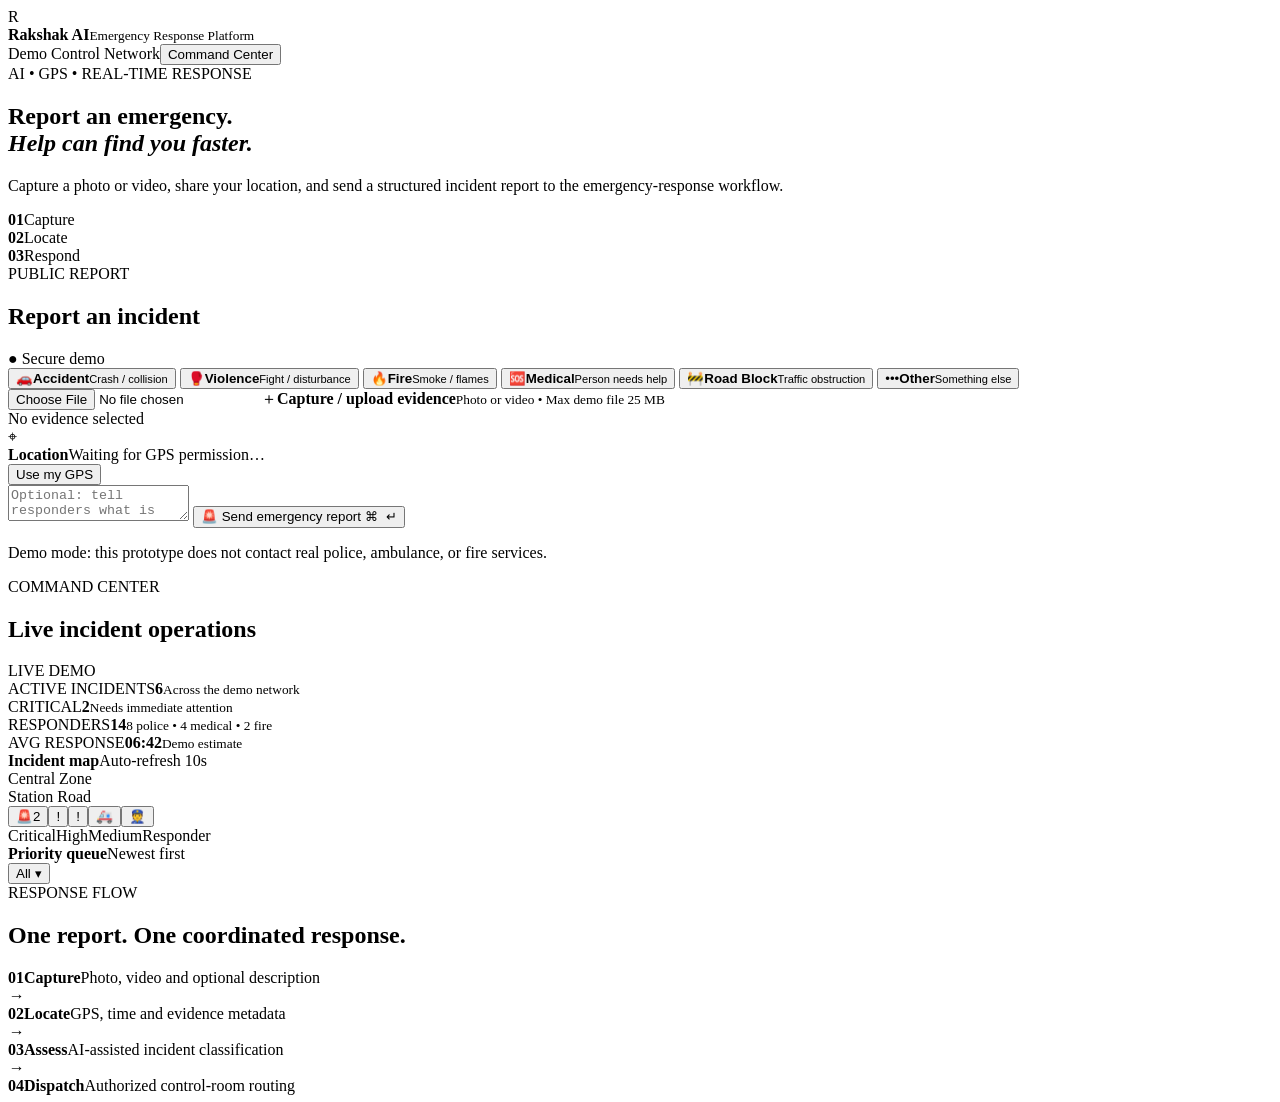
==== index.html @ cae15259 "Add Rakshak AI public reporting and command center UI" ====
<!doctype html>
<html lang="en">
<head>
  <meta charset="UTF-8">
  <meta name="viewport" content="width=device-width, initial-scale=1.0">
  <meta name="theme-color" content="#07111f">
  <title>Rakshak AI — Emergency Response</title>
  <link rel="preconnect" href="https://fonts.googleapis.com">
  <link rel="preconnect" href="https://fonts.gstatic.com" crossorigin>
  <link href="https://fonts.googleapis.com/css2?family=Inter:wght@400;500;600;700;800&display=swap" rel="stylesheet">
  <link rel="stylesheet" href="styles.css">
</head>
<body>
  <header class="topbar">
    <div class="brand"><span class="brand-mark">R</span><div><strong>Rakshak AI</strong><small>Emergency Response Platform</small></div></div>
    <div class="top-actions"><span class="system-pill"><i></i> Demo Control Network</span><button class="ghost-btn" id="dashboardBtn">Command Center</button></div>
  </header>

  <main>
    <section class="hero">
      <div class="hero-copy">
        <span class="eyebrow">AI • GPS • REAL-TIME RESPONSE</span>
        <h1>Report an emergency.<br><em>Help can find you faster.</em></h1>
        <p>Capture a photo or video, share your location, and send a structured incident report to the emergency-response workflow.</p>
        <div class="hero-stats"><div><strong>01</strong><span>Capture</span></div><div><strong>02</strong><span>Locate</span></div><div><strong>03</strong><span>Respond</span></div></div>
      </div>
      <div class="report-card" id="reportCard">
        <div class="card-head"><div><span class="section-kicker">PUBLIC REPORT</span><h2>Report an incident</h2></div><span class="secure">● Secure demo</span></div>
        <div class="incident-grid" id="incidentTypes">
          <button class="incident active" data-type="Accident"><span>🚗</span><b>Accident</b><small>Crash / collision</small></button>
          <button class="incident" data-type="Violence"><span>🥊</span><b>Violence</b><small>Fight / disturbance</small></button>
          <button class="incident" data-type="Fire"><span>🔥</span><b>Fire</b><small>Smoke / flames</small></button>
          <button class="incident" data-type="Medical Emergency"><span>🆘</span><b>Medical</b><small>Person needs help</small></button>
          <button class="incident" data-type="Road Blockage"><span>🚧</span><b>Road Block</b><small>Traffic obstruction</small></button>
          <button class="incident" data-type="Other"><span>•••</span><b>Other</b><small>Something else</small></button>
        </div>
        <div class="capture-row">
          <label class="capture-box" for="evidenceInput"><input id="evidenceInput" type="file" accept="image/*,video/*" capture="environment"><span class="capture-icon">＋</span><b>Capture / upload evidence</b><small>Photo or video • Max demo file 25 MB</small></label>
          <div class="preview" id="preview"><span>No evidence selected</span></div>
        </div>
        <div class="location-row"><div class="location-icon">⌖</div><div class="location-copy"><b>Location</b><span id="locationText">Waiting for GPS permission…</span></div><button class="small-btn" id="locateBtn">Use my GPS</button></div>
        <textarea id="description" rows="2" placeholder="Optional: tell responders what is happening…"></textarea>
        <button class="send-btn" id="sendBtn"><span>🚨</span> Send emergency report <kbd>⌘ ↵</kbd></button>
        <p class="fineprint">Demo mode: this prototype does not contact real police, ambulance, or fire services.</p>
      </div>
    </section>

    <section class="dashboard" id="dashboard">
      <div class="section-title"><div><span class="section-kicker">COMMAND CENTER</span><h2>Live incident operations</h2></div><span class="live-badge"><i></i> LIVE DEMO</span></div>
      <div class="metrics"><div class="metric"><span>ACTIVE INCIDENTS</span><strong id="activeCount">6</strong><small>Across the demo network</small></div><div class="metric danger"><span>CRITICAL</span><strong id="criticalCount">2</strong><small>Needs immediate attention</small></div><div class="metric"><span>RESPONDERS</span><strong>14</strong><small>8 police • 4 medical • 2 fire</small></div><div class="metric"><span>AVG RESPONSE</span><strong>06:42</strong><small>Demo estimate</small></div></div>
      <div class="ops-grid">
        <div class="map-card"><div class="map-toolbar"><b>Incident map</b><span>Auto-refresh 10s</span></div><div class="fake-map" id="fakeMap"><div class="map-grid"></div><div class="road r1"></div><div class="road r2"></div><div class="road r3"></div><div class="map-label l1">Central Zone</div><div class="map-label l2">Station Road</div><button class="pin pin-red p1">🚨<span>2</span></button><button class="pin pin-orange p2">!</button><button class="pin pin-yellow p3">!</button><button class="pin pin-blue p4">🚑</button><button class="pin pin-blue p5">👮</button></div><div class="map-legend"><span><i class="dot red"></i>Critical</span><span><i class="dot orange"></i>High</span><span><i class="dot yellow"></i>Medium</span><span><i class="dot blue"></i>Responder</span></div></div>
        <div class="incidents-card"><div class="list-head"><div><b>Priority queue</b><span>Newest first</span></div><button class="filter-btn">All ▾</button></div><div id="incidentList" class="incident-list"></div></div>
      </div>
    </section>

    <section class="workflow"><span class="section-kicker">RESPONSE FLOW</span><h2>One report. One coordinated response.</h2><div class="flow"><div><b>01</b><strong>Capture</strong><span>Photo, video and optional description</span></div><i>→</i><div><b>02</b><strong>Locate</strong><span>GPS, time and evidence metadata</span></div><i>→</i><div><b>03</b><strong>Assess</strong><span>AI-assisted incident classification</span></div><i>→</i><div><b>04</b><strong>Dispatch</strong><span>Authorized control-room routing</span></div></div></section>
  </main>

  <div class="toast" id="toast"></div>
  <dialog id="successDialog"><div class="success-icon">✓</div><h2>Report received</h2><p id="successText">Incident has entered the emergency workflow.</p><div class="success-meta" id="successMeta"></div><button class="send-btn" id="closeDialog">Back to safety</button></dialog>
  <script src="app.js"></script>
</body>
</html>
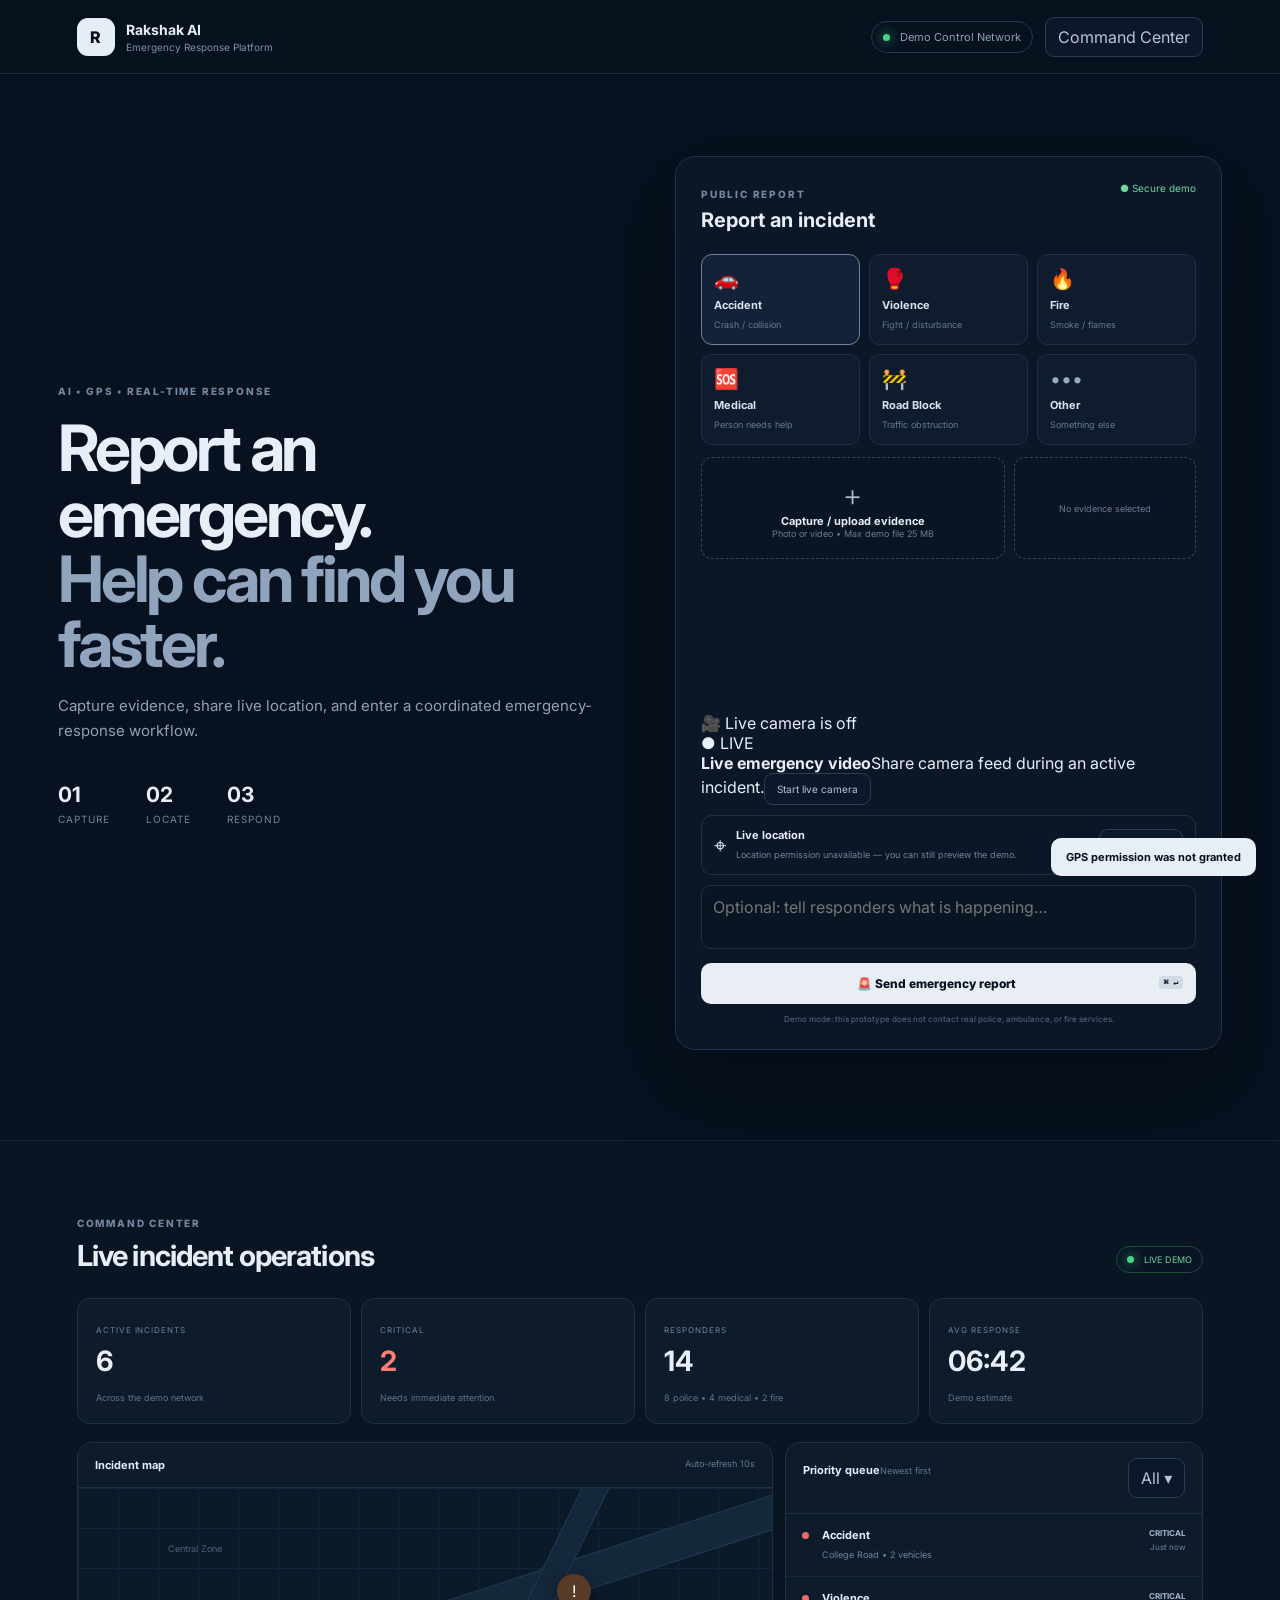
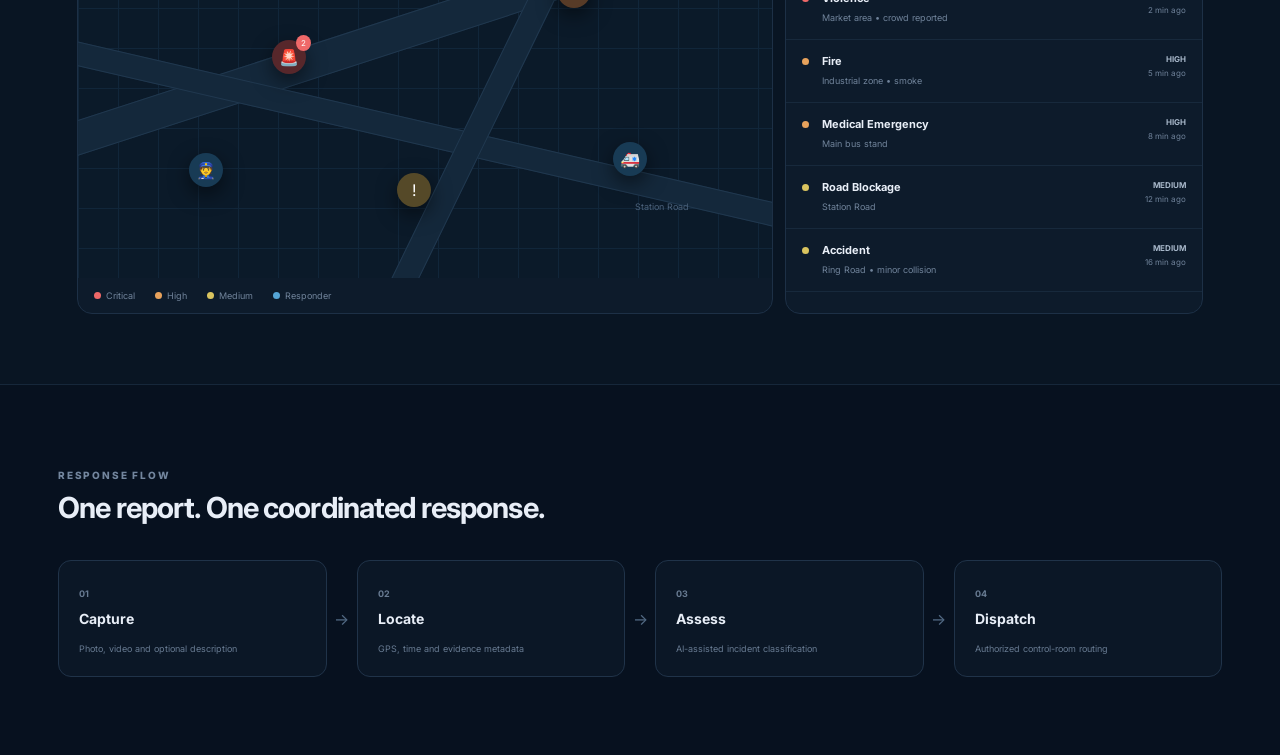
==== commit f077a44f: "Add live camera emergency mode to public reporter" ====
--- a/index.html
+++ b/index.html
@@ -1,64 +1,16 @@
 <!doctype html>
 <html lang="en">
-<head>
-  <meta charset="UTF-8">
-  <meta name="viewport" content="width=device-width, initial-scale=1.0">
-  <meta name="theme-color" content="#07111f">
-  <title>Rakshak AI — Emergency Response</title>
-  <link rel="preconnect" href="https://fonts.googleapis.com">
-  <link rel="preconnect" href="https://fonts.gstatic.com" crossorigin>
-  <link href="https://fonts.googleapis.com/css2?family=Inter:wght@400;500;600;700;800&display=swap" rel="stylesheet">
-  <link rel="stylesheet" href="styles.css">
-</head>
+<head><meta charset="UTF-8"><meta name="viewport" content="width=device-width,initial-scale=1.0"><meta name="theme-color" content="#07111f"><title>Rakshak AI — Emergency Response</title><link rel="preconnect" href="https://fonts.googleapis.com"><link rel="preconnect" href="https://fonts.gstatic.com" crossorigin><link href="https://fonts.googleapis.com/css2?family=Inter:wght@400;500;600;700;800&display=swap" rel="stylesheet"><link rel="stylesheet" href="styles.css"></head>
 <body>
-  <header class="topbar">
-    <div class="brand"><span class="brand-mark">R</span><div><strong>Rakshak AI</strong><small>Emergency Response Platform</small></div></div>
-    <div class="top-actions"><span class="system-pill"><i></i> Demo Control Network</span><button class="ghost-btn" id="dashboardBtn">Command Center</button></div>
-  </header>
-
-  <main>
-    <section class="hero">
-      <div class="hero-copy">
-        <span class="eyebrow">AI • GPS • REAL-TIME RESPONSE</span>
-        <h1>Report an emergency.<br><em>Help can find you faster.</em></h1>
-        <p>Capture a photo or video, share your location, and send a structured incident report to the emergency-response workflow.</p>
-        <div class="hero-stats"><div><strong>01</strong><span>Capture</span></div><div><strong>02</strong><span>Locate</span></div><div><strong>03</strong><span>Respond</span></div></div>
-      </div>
-      <div class="report-card" id="reportCard">
-        <div class="card-head"><div><span class="section-kicker">PUBLIC REPORT</span><h2>Report an incident</h2></div><span class="secure">● Secure demo</span></div>
-        <div class="incident-grid" id="incidentTypes">
-          <button class="incident active" data-type="Accident"><span>🚗</span><b>Accident</b><small>Crash / collision</small></button>
-          <button class="incident" data-type="Violence"><span>🥊</span><b>Violence</b><small>Fight / disturbance</small></button>
-          <button class="incident" data-type="Fire"><span>🔥</span><b>Fire</b><small>Smoke / flames</small></button>
-          <button class="incident" data-type="Medical Emergency"><span>🆘</span><b>Medical</b><small>Person needs help</small></button>
-          <button class="incident" data-type="Road Blockage"><span>🚧</span><b>Road Block</b><small>Traffic obstruction</small></button>
-          <button class="incident" data-type="Other"><span>•••</span><b>Other</b><small>Something else</small></button>
-        </div>
-        <div class="capture-row">
-          <label class="capture-box" for="evidenceInput"><input id="evidenceInput" type="file" accept="image/*,video/*" capture="environment"><span class="capture-icon">＋</span><b>Capture / upload evidence</b><small>Photo or video • Max demo file 25 MB</small></label>
-          <div class="preview" id="preview"><span>No evidence selected</span></div>
-        </div>
-        <div class="location-row"><div class="location-icon">⌖</div><div class="location-copy"><b>Location</b><span id="locationText">Waiting for GPS permission…</span></div><button class="small-btn" id="locateBtn">Use my GPS</button></div>
-        <textarea id="description" rows="2" placeholder="Optional: tell responders what is happening…"></textarea>
-        <button class="send-btn" id="sendBtn"><span>🚨</span> Send emergency report <kbd>⌘ ↵</kbd></button>
-        <p class="fineprint">Demo mode: this prototype does not contact real police, ambulance, or fire services.</p>
-      </div>
-    </section>
-
-    <section class="dashboard" id="dashboard">
-      <div class="section-title"><div><span class="section-kicker">COMMAND CENTER</span><h2>Live incident operations</h2></div><span class="live-badge"><i></i> LIVE DEMO</span></div>
-      <div class="metrics"><div class="metric"><span>ACTIVE INCIDENTS</span><strong id="activeCount">6</strong><small>Across the demo network</small></div><div class="metric danger"><span>CRITICAL</span><strong id="criticalCount">2</strong><small>Needs immediate attention</small></div><div class="metric"><span>RESPONDERS</span><strong>14</strong><small>8 police • 4 medical • 2 fire</small></div><div class="metric"><span>AVG RESPONSE</span><strong>06:42</strong><small>Demo estimate</small></div></div>
-      <div class="ops-grid">
-        <div class="map-card"><div class="map-toolbar"><b>Incident map</b><span>Auto-refresh 10s</span></div><div class="fake-map" id="fakeMap"><div class="map-grid"></div><div class="road r1"></div><div class="road r2"></div><div class="road r3"></div><div class="map-label l1">Central Zone</div><div class="map-label l2">Station Road</div><button class="pin pin-red p1">🚨<span>2</span></button><button class="pin pin-orange p2">!</button><button class="pin pin-yellow p3">!</button><button class="pin pin-blue p4">🚑</button><button class="pin pin-blue p5">👮</button></div><div class="map-legend"><span><i class="dot red"></i>Critical</span><span><i class="dot orange"></i>High</span><span><i class="dot yellow"></i>Medium</span><span><i class="dot blue"></i>Responder</span></div></div>
-        <div class="incidents-card"><div class="list-head"><div><b>Priority queue</b><span>Newest first</span></div><button class="filter-btn">All ▾</button></div><div id="incidentList" class="incident-list"></div></div>
-      </div>
-    </section>
-
-    <section class="workflow"><span class="section-kicker">RESPONSE FLOW</span><h2>One report. One coordinated response.</h2><div class="flow"><div><b>01</b><strong>Capture</strong><span>Photo, video and optional description</span></div><i>→</i><div><b>02</b><strong>Locate</strong><span>GPS, time and evidence metadata</span></div><i>→</i><div><b>03</b><strong>Assess</strong><span>AI-assisted incident classification</span></div><i>→</i><div><b>04</b><strong>Dispatch</strong><span>Authorized control-room routing</span></div></div></section>
-  </main>
-
-  <div class="toast" id="toast"></div>
-  <dialog id="successDialog"><div class="success-icon">✓</div><h2>Report received</h2><p id="successText">Incident has entered the emergency workflow.</p><div class="success-meta" id="successMeta"></div><button class="send-btn" id="closeDialog">Back to safety</button></dialog>
-  <script src="app.js"></script>
-</body>
-</html>+<header class="topbar"><div class="brand"><span class="brand-mark">R</span><div><strong>Rakshak AI</strong><small>Emergency Response Platform</small></div></div><div class="top-actions"><span class="system-pill"><i></i> Demo Control Network</span><button class="ghost-btn" id="dashboardBtn">Command Center</button></div></header>
+<main>
+<section class="hero"><div class="hero-copy"><span class="eyebrow">AI • GPS • REAL-TIME RESPONSE</span><h1>Report an emergency.<br><em>Help can find you faster.</em></h1><p>Capture evidence, share live location, and enter a coordinated emergency-response workflow.</p><div class="hero-stats"><div><strong>01</strong><span>Capture</span></div><div><strong>02</strong><span>Locate</span></div><div><strong>03</strong><span>Respond</span></div></div></div>
+<div class="report-card" id="reportCard"><div class="card-head"><div><span class="section-kicker">PUBLIC REPORT</span><h2>Report an incident</h2></div><span class="secure">● Secure demo</span></div>
+<div class="incident-grid" id="incidentTypes"><button class="incident active" data-type="Accident"><span>🚗</span><b>Accident</b><small>Crash / collision</small></button><button class="incident" data-type="Violence"><span>🥊</span><b>Violence</b><small>Fight / disturbance</small></button><button class="incident" data-type="Fire"><span>🔥</span><b>Fire</b><small>Smoke / flames</small></button><button class="incident" data-type="Medical Emergency"><span>🆘</span><b>Medical</b><small>Person needs help</small></button><button class="incident" data-type="Road Blockage"><span>🚧</span><b>Road Block</b><small>Traffic obstruction</small></button><button class="incident" data-type="Other"><span>•••</span><b>Other</b><small>Something else</small></button></div>
+<div class="capture-row"><label class="capture-box" for="evidenceInput"><input id="evidenceInput" type="file" accept="image/*,video/*" capture="environment"><span class="capture-icon">＋</span><b>Capture / upload evidence</b><small>Photo or video • Max demo file 25 MB</small></label><div class="preview" id="preview"><span>No evidence selected</span></div></div>
+<div class="live-row"><div class="live-camera" id="liveCamera"><video id="cameraPreview" autoplay muted playsinline></video><div class="camera-placeholder" id="cameraPlaceholder">🎥 Live camera is off</div><span class="recording-dot" id="recordingDot">● LIVE</span></div><div class="live-copy"><b>Live emergency video</b><span>Share camera feed during an active incident.</span><button class="small-btn" id="cameraBtn">Start live camera</button><button class="small-btn stop" id="cameraStop" hidden>Stop camera</button></div></div>
+<div class="location-row"><div class="location-icon">⌖</div><div class="location-copy"><b>Live location</b><span id="locationText">Waiting for GPS permission…</span></div><button class="small-btn" id="locateBtn">Use my GPS</button></div>
+<textarea id="description" rows="2" placeholder="Optional: tell responders what is happening…"></textarea><button class="send-btn" id="sendBtn"><span>🚨</span> Send emergency report <kbd>⌘ ↵</kbd></button><p class="fineprint">Demo mode: this prototype does not contact real police, ambulance, or fire services.</p></div></section>
+<section class="dashboard" id="dashboard"><div class="section-title"><div><span class="section-kicker">COMMAND CENTER</span><h2>Live incident operations</h2></div><span class="live-badge"><i></i> LIVE DEMO</span></div><div class="metrics"><div class="metric"><span>ACTIVE INCIDENTS</span><strong id="activeCount">6</strong><small>Across the demo network</small></div><div class="metric danger"><span>CRITICAL</span><strong id="criticalCount">2</strong><small>Needs immediate attention</small></div><div class="metric"><span>RESPONDERS</span><strong>14</strong><small>8 police • 4 medical • 2 fire</small></div><div class="metric"><span>AVG RESPONSE</span><strong>06:42</strong><small>Demo estimate</small></div></div><div class="ops-grid"><div class="map-card"><div class="map-toolbar"><b>Incident map</b><span>Auto-refresh 10s</span></div><div class="fake-map" id="fakeMap"><div class="map-grid"></div><div class="road r1"></div><div class="road r2"></div><div class="road r3"></div><div class="map-label l1">Central Zone</div><div class="map-label l2">Station Road</div><button class="pin pin-red p1">🚨<span>2</span></button><button class="pin pin-orange p2">!</button><button class="pin pin-yellow p3">!</button><button class="pin pin-blue p4">🚑</button><button class="pin pin-blue p5">👮</button></div><div class="map-legend"><span><i class="dot red"></i>Critical</span><span><i class="dot orange"></i>High</span><span><i class="dot yellow"></i>Medium</span><span><i class="dot blue"></i>Responder</span></div></div><div class="incidents-card"><div class="list-head"><div><b>Priority queue</b><span>Newest first</span></div><button class="filter-btn">All ▾</button></div><div id="incidentList" class="incident-list"></div></div></div></section>
+<section class="workflow"><span class="section-kicker">RESPONSE FLOW</span><h2>One report. One coordinated response.</h2><div class="flow"><div><b>01</b><strong>Capture</strong><span>Photo, video and optional description</span></div><i>→</i><div><b>02</b><strong>Locate</strong><span>GPS, time and evidence metadata</span></div><i>→</i><div><b>03</b><strong>Assess</strong><span>AI-assisted incident classification</span></div><i>→</i><div><b>04</b><strong>Dispatch</strong><span>Authorized control-room routing</span></div></div></section></main>
+<div class="toast" id="toast"></div><dialog id="successDialog"><div class="success-icon">✓</div><h2>Report received</h2><p id="successText">Incident has entered the emergency workflow.</p><div class="success-meta" id="successMeta"></div><button class="send-btn" id="closeDialog">Back to safety</button></dialog><script src="app.js"></script></body></html>
--- a/styles.css
+++ b/styles.css
@@ -0,0 +1 @@
+*{box-sizing:border-box}html{scroll-behavior:smooth}body{margin:0;background:#07111f;color:#e8eef7;font-family:Inter,system-ui,sans-serif}button,input,textarea{font:inherit}button{cursor:pointer}.topbar{height:74px;padding:0 6vw;border-bottom:1px solid #1b2a3e;display:flex;align-items:center;justify-content:space-between;background:rgba(7,17,31,.94);position:sticky;top:0;z-index:10;backdrop-filter:blur(16px)}.brand{display:flex;gap:11px;align-items:center}.brand-mark{width:38px;height:38px;border-radius:11px;display:grid;place-items:center;font-weight:800;background:#e7edf5;color:#07111f}.brand strong{display:block;font-size:14px}.brand small{display:block;color:#8090a6;font-size:10px;margin-top:3px}.top-actions{display:flex;gap:12px;align-items:center}.system-pill{font-size:11px;color:#91a0b5;border:1px solid #26364b;border-radius:999px;padding:8px 11px}.system-pill i,.live-badge i{display:inline-block;width:7px;height:7px;background:#45d483;border-radius:50%;margin-right:7px;box-shadow:0 0 12px #45d483}.ghost-btn,.small-btn,.filter-btn{border:1px solid #2b3d53;background:#0b1829;color:#b8c5d6;border-radius:9px;padding:9px 12px}.hero{max-width:1220px;margin:0 auto;padding:82px 28px 90px;display:grid;grid-template-columns:1fr 1fr;gap:70px;align-items:center}.eyebrow,.section-kicker{font-size:10px;letter-spacing:.18em;color:#73869e;font-weight:800}.hero h1{font-size:clamp(42px,5vw,70px);line-height:1.02;letter-spacing:-.05em;margin:16px 0}.hero h1 em{font-style:normal;color:#91a4bd}.hero-copy>p{color:#91a0b4;max-width:540px;line-height:1.7;font-size:15px}.hero-stats{display:flex;gap:36px;margin-top:38px}.hero-stats strong{font-size:21px;display:block}.hero-stats span{font-size:10px;color:#72849a;text-transform:uppercase;letter-spacing:.1em}.report-card{background:#0b1727;border:1px solid #21334a;border-radius:20px;padding:25px;box-shadow:0 30px 90px rgba(0,0,0,.3)}.card-head{display:flex;justify-content:space-between;align-items:start;margin-bottom:22px}.card-head h2{margin:6px 0 0;font-size:20px}.secure{font-size:10px;color:#70d69d}.incident-grid{display:grid;grid-template-columns:repeat(3,1fr);gap:9px}.incident{background:#0e1c2e;border:1px solid #1d3047;border-radius:11px;text-align:left;padding:12px;color:#9aabc0;transition:.2s}.incident span{font-size:20px;display:block;margin-bottom:7px}.incident b{font-size:11px;color:#d9e2ed;display:block}.incident small{font-size:9px;color:#667991}.incident.active{border-color:#6e829b;background:#132238}.capture-row{display:grid;grid-template-columns:1.25fr .75fr;gap:9px;margin-top:12px}.capture-box,.preview{min-height:102px;border:1px dashed #31465f;border-radius:11px;background:#0a1524;display:flex;flex-direction:column;justify-content:center;align-items:center;text-align:center}.capture-box{cursor:pointer}.capture-box input{display:none}.capture-icon{font-size:27px;color:#aebed0}.capture-box b{font-size:11px}.capture-box small,.preview{font-size:9px;color:#687b94}.preview{overflow:hidden;padding:8px}.preview img,.preview video{width:100%;height:100%;object-fit:cover;border-radius:7px}.location-row{margin-top:10px;padding:12px;border:1px solid #1e3046;border-radius:11px;display:flex;align-items:center;gap:10px}.location-icon{font-size:22px}.location-copy{flex:1}.location-copy b{font-size:11px;display:block}.location-copy span{font-size:9px;color:#71839a}.small-btn{font-size:10px}.report-card textarea{width:100%;margin-top:10px;resize:none;background:#0a1524;border:1px solid #1e3046;border-radius:10px;padding:11px;color:#e6edf5;outline:none}.send-btn{width:100%;margin-top:10px;padding:13px;border:0;border-radius:10px;background:#e9eef5;color:#07111f;font-weight:800;font-size:12px}.send-btn:hover{filter:brightness(1.08)}kbd{float:right;background:#d2dae5;padding:2px 5px;border-radius:4px;font-size:8px}.fineprint{text-align:center;color:#586b83;font-size:8px;margin:10px 0 0}.dashboard{background:#091523;border-top:1px solid #16273a;border-bottom:1px solid #16273a;padding:70px max(28px,6vw)}.section-title{max-width:1220px;margin:auto;display:flex;justify-content:space-between;align-items:end}.section-title h2,.workflow h2{font-size:29px;letter-spacing:-.03em;margin:7px 0 0}.live-badge{font-size:9px;color:#68d69b;border:1px solid #204b39;padding:7px 10px;border-radius:999px}.metrics{max-width:1220px;margin:25px auto 18px;display:grid;grid-template-columns:repeat(4,1fr);gap:10px}.metric{background:#0d1b2b;border:1px solid #1d3046;border-radius:13px;padding:18px}.metric span{font-size:8px;color:#71849c;letter-spacing:.12em}.metric strong{display:block;font-size:28px;margin:7px 0}.metric small{font-size:9px;color:#61738a}.metric.danger strong{color:#ff7e78}.ops-grid{max-width:1220px;margin:auto;display:grid;grid-template-columns:1.25fr .75fr;gap:12px}.map-card,.incidents-card{background:#0d1b2b;border:1px solid #1d3046;border-radius:15px;overflow:hidden}.map-toolbar,.list-head{padding:15px 17px;display:flex;justify-content:space-between;border-bottom:1px solid #1d3046}.map-toolbar b,.list-head b{font-size:11px}.map-toolbar span,.list-head span{font-size:9px;color:#657991}.fake-map{height:390px;position:relative;overflow:hidden;background:#0b1a29}.map-grid{position:absolute;inset:0;background-image:linear-gradient(#173048 1px,transparent 1px),linear-gradient(90deg,#173048 1px,transparent 1px);background-size:40px 40px;opacity:.55}.road{position:absolute;background:#14283b;border:1px solid #20384f;transform:rotate(-18deg)}.r1{width:130%;height:34px;top:28%;left:-10%}.r2{width:120%;height:24px;top:62%;left:-5%;transform:rotate(13deg)}.r3{width:25px;height:120%;left:59%;top:-10%;transform:rotate(26deg)}.map-label{position:absolute;color:#4c627b;font-size:9px}.l1{top:14%;left:13%}.l2{bottom:17%;right:12%}.pin{position:absolute;border:0;border-radius:50%;width:34px;height:34px;background:#11243a;color:white;box-shadow:0 7px 20px #0008}.pin span{position:absolute;background:#ef6969;border-radius:50%;font-size:8px;padding:3px 5px;right:-5px;top:-5px}.pin-red{background:#57272b}.pin-orange{background:#573b27}.pin-yellow{background:#554928}.pin-blue{background:#183b55}.p1{left:28%;top:39%}.p2{left:69%;top:22%}.p3{left:46%;top:73%}.p4{left:77%;top:65%}.p5{left:16%;top:68%}.map-legend{padding:12px 16px;display:flex;gap:20px;color:#71849b;font-size:9px}.dot{display:inline-block;width:7px;height:7px;border-radius:50%;margin-right:5px}.red{background:#ee6868}.orange{background:#e7a25c}.yellow{background:#d9c45f}.blue{background:#55a5d5}.incident-list{max-height:435px;overflow:auto}.queue-item{padding:14px 16px;border-bottom:1px solid #17293c;display:grid;grid-template-columns:10px 1fr auto;gap:10px}.queue-item .qdot{width:7px;height:7px;border-radius:50%;margin-top:4px}.q-main b{font-size:11px;display:block}.q-main span{font-size:9px;color:#71849b}.q-meta{text-align:right;font-size:8px;color:#72859d}.q-meta strong{display:block;color:#a8b8ca;margin-bottom:4px}.workflow{max-width:1220px;margin:auto;padding:78px 28px}.workflow h2{margin-bottom:35px}.flow{display:grid;grid-template-columns:1fr 30px 1fr 30px 1fr 30px 1fr;align-items:center}.flow>div{border:1px solid #203349;background:#0b1726;border-radius:13px;padding:20px}.flow b{font-size:9px;color:#687b92}.flow strong{display:block;font-size:14px;margin:9px 0}.flow span{font-size:9px;line-height:1.5;color:#687b92}.flow>i{font-style:normal;text-align:center;color:#526a84}.toast{position:fixed;right:24px;bottom:24px;background:#e8eef5;color:#07111f;padding:12px 15px;border-radius:10px;font-size:11px;font-weight:700;transform:translateY(130px);transition:.3s;z-index:20}.toast.show{transform:none}dialog{border:1px solid #30445c;border-radius:18px;background:#0c1929;color:#e8eef5;padding:32px;max-width:390px;text-align:center;box-shadow:0 30px 100px #000b}dialog::backdrop{background:#0009}.success-icon{margin:auto;width:54px;height:54px;border-radius:50%;display:grid;place-items:center;background:#204d3b;color:#6be09e;font-size:27px}dialog h2{margin-bottom:8px}dialog p{font-size:11px;color:#8b9cb1;line-height:1.6}.success-meta{font-size:10px;text-align:left;background:#091523;border:1px solid #1d3046;border-radius:10px;padding:12px;margin:14px 0}.success-meta b{color:#d9e4ef}.success-meta span{color:#75889f}dialog .send-btn{margin-top:0}@media(max-width:900px){.hero{grid-template-columns:1fr;gap:35px;padding-top:50px}.metrics{grid-template-columns:repeat(2,1fr)}.ops-grid{grid-template-columns:1fr}.flow{grid-template-columns:1fr}.flow>i{transform:rotate(90deg);padding:8px}.top-actions .system-pill{display:none}}@media(max-width:550px){.topbar{padding:0 18px}.hero{padding-left:18px;padding-right:18px}.incident-grid{grid-template-columns:repeat(2,1fr)}.capture-row{grid-template-columns:1fr}.metrics{grid-template-columns:1fr}.dashboard{padding-left:18px;padding-right:18px}.section-title{align-items:start;gap:12px}.section-title h2{font-size:23px}.fake-map{height:300px}.workflow{padding-left:18px;padding-right:18px}.hero-stats{gap:22px}}
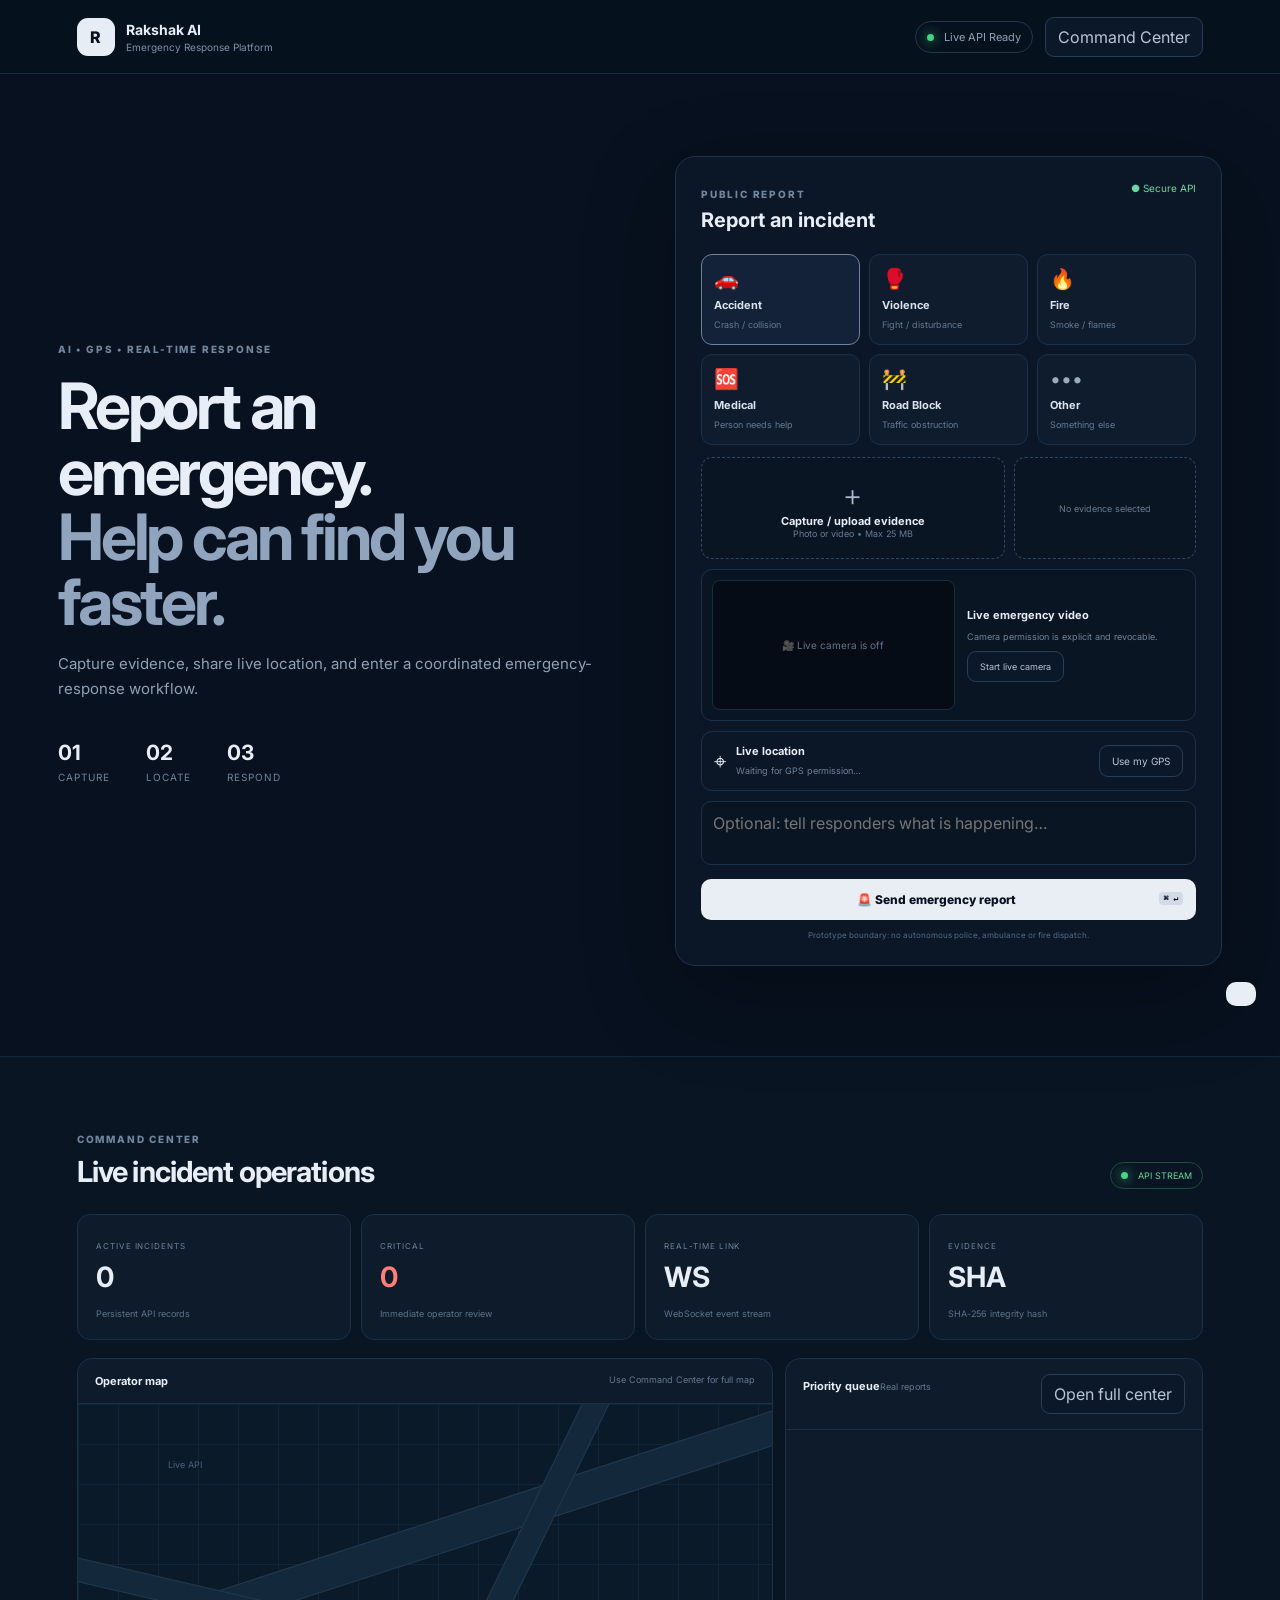
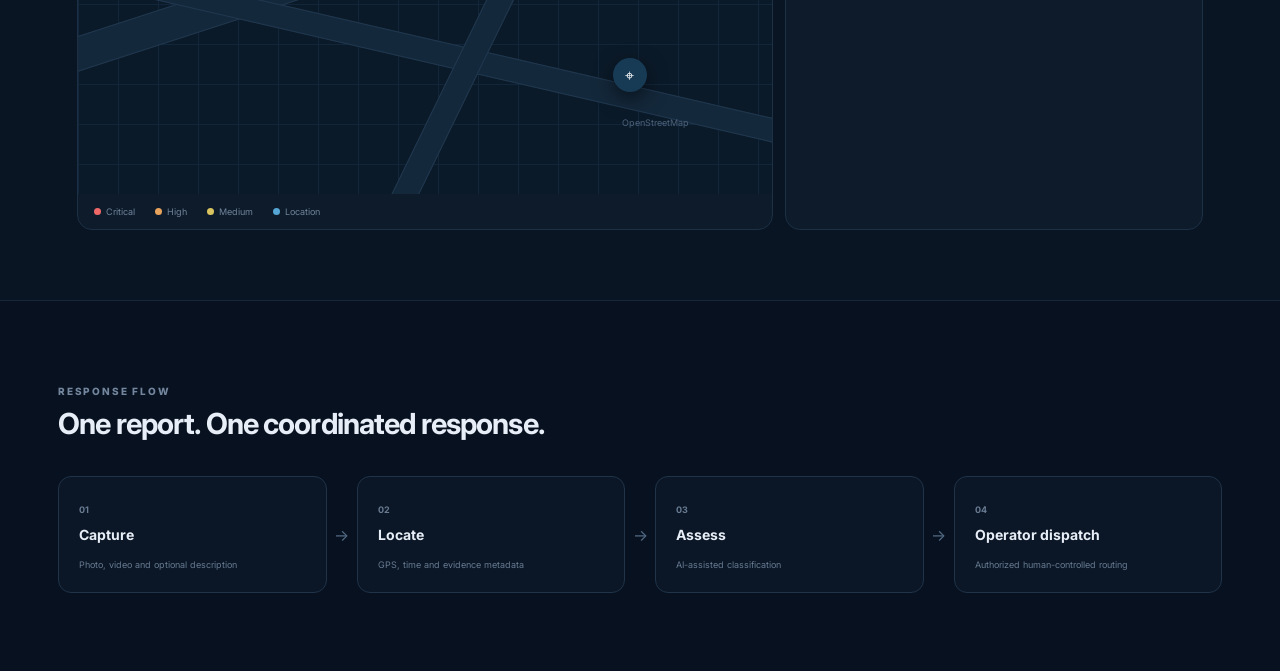
==== commit 6e6a0f9e: "Connect public UI to real command center" ====
--- a/index.html
+++ b/index.html
@@ -1,16 +1,9 @@
 <!doctype html>
 <html lang="en">
 <head><meta charset="UTF-8"><meta name="viewport" content="width=device-width,initial-scale=1.0"><meta name="theme-color" content="#07111f"><title>Rakshak AI — Emergency Response</title><link rel="preconnect" href="https://fonts.googleapis.com"><link rel="preconnect" href="https://fonts.gstatic.com" crossorigin><link href="https://fonts.googleapis.com/css2?family=Inter:wght@400;500;600;700;800&display=swap" rel="stylesheet"><link rel="stylesheet" href="styles.css"></head>
-<body>
-<header class="topbar"><div class="brand"><span class="brand-mark">R</span><div><strong>Rakshak AI</strong><small>Emergency Response Platform</small></div></div><div class="top-actions"><span class="system-pill"><i></i> Demo Control Network</span><button class="ghost-btn" id="dashboardBtn">Command Center</button></div></header>
-<main>
-<section class="hero"><div class="hero-copy"><span class="eyebrow">AI • GPS • REAL-TIME RESPONSE</span><h1>Report an emergency.<br><em>Help can find you faster.</em></h1><p>Capture evidence, share live location, and enter a coordinated emergency-response workflow.</p><div class="hero-stats"><div><strong>01</strong><span>Capture</span></div><div><strong>02</strong><span>Locate</span></div><div><strong>03</strong><span>Respond</span></div></div></div>
-<div class="report-card" id="reportCard"><div class="card-head"><div><span class="section-kicker">PUBLIC REPORT</span><h2>Report an incident</h2></div><span class="secure">● Secure demo</span></div>
-<div class="incident-grid" id="incidentTypes"><button class="incident active" data-type="Accident"><span>🚗</span><b>Accident</b><small>Crash / collision</small></button><button class="incident" data-type="Violence"><span>🥊</span><b>Violence</b><small>Fight / disturbance</small></button><button class="incident" data-type="Fire"><span>🔥</span><b>Fire</b><small>Smoke / flames</small></button><button class="incident" data-type="Medical Emergency"><span>🆘</span><b>Medical</b><small>Person needs help</small></button><button class="incident" data-type="Road Blockage"><span>🚧</span><b>Road Block</b><small>Traffic obstruction</small></button><button class="incident" data-type="Other"><span>•••</span><b>Other</b><small>Something else</small></button></div>
-<div class="capture-row"><label class="capture-box" for="evidenceInput"><input id="evidenceInput" type="file" accept="image/*,video/*" capture="environment"><span class="capture-icon">＋</span><b>Capture / upload evidence</b><small>Photo or video • Max demo file 25 MB</small></label><div class="preview" id="preview"><span>No evidence selected</span></div></div>
-<div class="live-row"><div class="live-camera" id="liveCamera"><video id="cameraPreview" autoplay muted playsinline></video><div class="camera-placeholder" id="cameraPlaceholder">🎥 Live camera is off</div><span class="recording-dot" id="recordingDot">● LIVE</span></div><div class="live-copy"><b>Live emergency video</b><span>Share camera feed during an active incident.</span><button class="small-btn" id="cameraBtn">Start live camera</button><button class="small-btn stop" id="cameraStop" hidden>Stop camera</button></div></div>
-<div class="location-row"><div class="location-icon">⌖</div><div class="location-copy"><b>Live location</b><span id="locationText">Waiting for GPS permission…</span></div><button class="small-btn" id="locateBtn">Use my GPS</button></div>
-<textarea id="description" rows="2" placeholder="Optional: tell responders what is happening…"></textarea><button class="send-btn" id="sendBtn"><span>🚨</span> Send emergency report <kbd>⌘ ↵</kbd></button><p class="fineprint">Demo mode: this prototype does not contact real police, ambulance, or fire services.</p></div></section>
-<section class="dashboard" id="dashboard"><div class="section-title"><div><span class="section-kicker">COMMAND CENTER</span><h2>Live incident operations</h2></div><span class="live-badge"><i></i> LIVE DEMO</span></div><div class="metrics"><div class="metric"><span>ACTIVE INCIDENTS</span><strong id="activeCount">6</strong><small>Across the demo network</small></div><div class="metric danger"><span>CRITICAL</span><strong id="criticalCount">2</strong><small>Needs immediate attention</small></div><div class="metric"><span>RESPONDERS</span><strong>14</strong><small>8 police • 4 medical • 2 fire</small></div><div class="metric"><span>AVG RESPONSE</span><strong>06:42</strong><small>Demo estimate</small></div></div><div class="ops-grid"><div class="map-card"><div class="map-toolbar"><b>Incident map</b><span>Auto-refresh 10s</span></div><div class="fake-map" id="fakeMap"><div class="map-grid"></div><div class="road r1"></div><div class="road r2"></div><div class="road r3"></div><div class="map-label l1">Central Zone</div><div class="map-label l2">Station Road</div><button class="pin pin-red p1">🚨<span>2</span></button><button class="pin pin-orange p2">!</button><button class="pin pin-yellow p3">!</button><button class="pin pin-blue p4">🚑</button><button class="pin pin-blue p5">👮</button></div><div class="map-legend"><span><i class="dot red"></i>Critical</span><span><i class="dot orange"></i>High</span><span><i class="dot yellow"></i>Medium</span><span><i class="dot blue"></i>Responder</span></div></div><div class="incidents-card"><div class="list-head"><div><b>Priority queue</b><span>Newest first</span></div><button class="filter-btn">All ▾</button></div><div id="incidentList" class="incident-list"></div></div></div></section>
-<section class="workflow"><span class="section-kicker">RESPONSE FLOW</span><h2>One report. One coordinated response.</h2><div class="flow"><div><b>01</b><strong>Capture</strong><span>Photo, video and optional description</span></div><i>→</i><div><b>02</b><strong>Locate</strong><span>GPS, time and evidence metadata</span></div><i>→</i><div><b>03</b><strong>Assess</strong><span>AI-assisted incident classification</span></div><i>→</i><div><b>04</b><strong>Dispatch</strong><span>Authorized control-room routing</span></div></div></section></main>
+<body><header class="topbar"><div class="brand"><span class="brand-mark">R</span><div><strong>Rakshak AI</strong><small>Emergency Response Platform</small></div></div><div class="top-actions"><span class="system-pill"><i></i> Live API Ready</span><a class="ghost-btn" href="command-center.html">Command Center</a></div></header>
+<main><section class="hero"><div class="hero-copy"><span class="eyebrow">AI • GPS • REAL-TIME RESPONSE</span><h1>Report an emergency.<br><em>Help can find you faster.</em></h1><p>Capture evidence, share live location, and enter a coordinated emergency-response workflow.</p><div class="hero-stats"><div><strong>01</strong><span>Capture</span></div><div><strong>02</strong><span>Locate</span></div><div><strong>03</strong><span>Respond</span></div></div></div>
+<div class="report-card" id="reportCard"><div class="card-head"><div><span class="section-kicker">PUBLIC REPORT</span><h2>Report an incident</h2></div><span class="secure">● Secure API</span></div><div class="incident-grid" id="incidentTypes"><button class="incident active" data-type="Accident"><span>🚗</span><b>Accident</b><small>Crash / collision</small></button><button class="incident" data-type="Violence"><span>🥊</span><b>Violence</b><small>Fight / disturbance</small></button><button class="incident" data-type="Fire"><span>🔥</span><b>Fire</b><small>Smoke / flames</small></button><button class="incident" data-type="Medical Emergency"><span>🆘</span><b>Medical</b><small>Person needs help</small></button><button class="incident" data-type="Road Blockage"><span>🚧</span><b>Road Block</b><small>Traffic obstruction</small></button><button class="incident" data-type="Other"><span>•••</span><b>Other</b><small>Something else</small></button></div><div class="capture-row"><label class="capture-box" for="evidenceInput"><input id="evidenceInput" type="file" accept="image/*,video/*" capture="environment"><span class="capture-icon">＋</span><b>Capture / upload evidence</b><small>Photo or video • Max 25 MB</small></label><div class="preview" id="preview"><span>No evidence selected</span></div></div><div class="live-row"><div class="live-camera" id="liveCamera"><video id="cameraPreview" autoplay muted playsinline></video><div class="camera-placeholder" id="cameraPlaceholder">🎥 Live camera is off</div><span class="recording-dot" id="recordingDot">● LIVE</span></div><div class="live-copy"><b>Live emergency video</b><span>Camera permission is explicit and revocable.</span><button class="small-btn" id="cameraBtn">Start live camera</button><button class="small-btn stop" id="cameraStop" hidden>Stop camera</button></div></div><div class="location-row"><div class="location-icon">⌖</div><div class="location-copy"><b>Live location</b><span id="locationText">Waiting for GPS permission…</span></div><button class="small-btn" id="locateBtn">Use my GPS</button></div><textarea id="description" rows="2" placeholder="Optional: tell responders what is happening…"></textarea><button class="send-btn" id="sendBtn"><span>🚨</span> Send emergency report <kbd>⌘ ↵</kbd></button><p class="fineprint">Prototype boundary: no autonomous police, ambulance or fire dispatch.</p></div></section>
+<section class="dashboard" id="dashboard"><div class="section-title"><div><span class="section-kicker">COMMAND CENTER</span><h2>Live incident operations</h2></div><span class="live-badge"><i></i> API STREAM</span></div><div class="metrics"><div class="metric"><span>ACTIVE INCIDENTS</span><strong id="activeCount">0</strong><small>Persistent API records</small></div><div class="metric danger"><span>CRITICAL</span><strong id="criticalCount">0</strong><small>Immediate operator review</small></div><div class="metric"><span>REAL-TIME LINK</span><strong>WS</strong><small>WebSocket event stream</small></div><div class="metric"><span>EVIDENCE</span><strong>SHA</strong><small>SHA-256 integrity hash</small></div></div><div class="ops-grid"><div class="map-card"><div class="map-toolbar"><b>Operator map</b><span>Use Command Center for full map</span></div><div class="fake-map" id="fakeMap"><div class="map-grid"></div><div class="road r1"></div><div class="road r2"></div><div class="road r3"></div><div class="map-label l1">Live API</div><div class="map-label l2">OpenStreetMap</div><button class="pin pin-blue p4">⌖</button></div><div class="map-legend"><span><i class="dot red"></i>Critical</span><span><i class="dot orange"></i>High</span><span><i class="dot yellow"></i>Medium</span><span><i class="dot blue"></i>Location</span></div></div><div class="incidents-card"><div class="list-head"><div><b>Priority queue</b><span>Real reports</span></div><a class="filter-btn" href="command-center.html">Open full center</a></div><div id="incidentList" class="incident-list"></div></div></div></section>
+<section class="workflow"><span class="section-kicker">RESPONSE FLOW</span><h2>One report. One coordinated response.</h2><div class="flow"><div><b>01</b><strong>Capture</strong><span>Photo, video and optional description</span></div><i>→</i><div><b>02</b><strong>Locate</strong><span>GPS, time and evidence metadata</span></div><i>→</i><div><b>03</b><strong>Assess</strong><span>AI-assisted classification</span></div><i>→</i><div><b>04</b><strong>Operator dispatch</strong><span>Authorized human-controlled routing</span></div></div></section></main>
 <div class="toast" id="toast"></div><dialog id="successDialog"><div class="success-icon">✓</div><h2>Report received</h2><p id="successText">Incident has entered the emergency workflow.</p><div class="success-meta" id="successMeta"></div><button class="send-btn" id="closeDialog">Back to safety</button></dialog><script src="app.js"></script></body></html>
--- a/styles.css
+++ b/styles.css
@@ -1 +1 @@
-*{box-sizing:border-box}html{scroll-behavior:smooth}body{margin:0;background:#07111f;color:#e8eef7;font-family:Inter,system-ui,sans-serif}button,input,textarea{font:inherit}button{cursor:pointer}.topbar{height:74px;padding:0 6vw;border-bottom:1px solid #1b2a3e;display:flex;align-items:center;justify-content:space-between;background:rgba(7,17,31,.94);position:sticky;top:0;z-index:10;backdrop-filter:blur(16px)}.brand{display:flex;gap:11px;align-items:center}.brand-mark{width:38px;height:38px;border-radius:11px;display:grid;place-items:center;font-weight:800;background:#e7edf5;color:#07111f}.brand strong{display:block;font-size:14px}.brand small{display:block;color:#8090a6;font-size:10px;margin-top:3px}.top-actions{display:flex;gap:12px;align-items:center}.system-pill{font-size:11px;color:#91a0b5;border:1px solid #26364b;border-radius:999px;padding:8px 11px}.system-pill i,.live-badge i{display:inline-block;width:7px;height:7px;background:#45d483;border-radius:50%;margin-right:7px;box-shadow:0 0 12px #45d483}.ghost-btn,.small-btn,.filter-btn{border:1px solid #2b3d53;background:#0b1829;color:#b8c5d6;border-radius:9px;padding:9px 12px}.hero{max-width:1220px;margin:0 auto;padding:82px 28px 90px;display:grid;grid-template-columns:1fr 1fr;gap:70px;align-items:center}.eyebrow,.section-kicker{font-size:10px;letter-spacing:.18em;color:#73869e;font-weight:800}.hero h1{font-size:clamp(42px,5vw,70px);line-height:1.02;letter-spacing:-.05em;margin:16px 0}.hero h1 em{font-style:normal;color:#91a4bd}.hero-copy>p{color:#91a0b4;max-width:540px;line-height:1.7;font-size:15px}.hero-stats{display:flex;gap:36px;margin-top:38px}.hero-stats strong{font-size:21px;display:block}.hero-stats span{font-size:10px;color:#72849a;text-transform:uppercase;letter-spacing:.1em}.report-card{background:#0b1727;border:1px solid #21334a;border-radius:20px;padding:25px;box-shadow:0 30px 90px rgba(0,0,0,.3)}.card-head{display:flex;justify-content:space-between;align-items:start;margin-bottom:22px}.card-head h2{margin:6px 0 0;font-size:20px}.secure{font-size:10px;color:#70d69d}.incident-grid{display:grid;grid-template-columns:repeat(3,1fr);gap:9px}.incident{background:#0e1c2e;border:1px solid #1d3047;border-radius:11px;text-align:left;padding:12px;color:#9aabc0;transition:.2s}.incident span{font-size:20px;display:block;margin-bottom:7px}.incident b{font-size:11px;color:#d9e2ed;display:block}.incident small{font-size:9px;color:#667991}.incident.active{border-color:#6e829b;background:#132238}.capture-row{display:grid;grid-template-columns:1.25fr .75fr;gap:9px;margin-top:12px}.capture-box,.preview{min-height:102px;border:1px dashed #31465f;border-radius:11px;background:#0a1524;display:flex;flex-direction:column;justify-content:center;align-items:center;text-align:center}.capture-box{cursor:pointer}.capture-box input{display:none}.capture-icon{font-size:27px;color:#aebed0}.capture-box b{font-size:11px}.capture-box small,.preview{font-size:9px;color:#687b94}.preview{overflow:hidden;padding:8px}.preview img,.preview video{width:100%;height:100%;object-fit:cover;border-radius:7px}.location-row{margin-top:10px;padding:12px;border:1px solid #1e3046;border-radius:11px;display:flex;align-items:center;gap:10px}.location-icon{font-size:22px}.location-copy{flex:1}.location-copy b{font-size:11px;display:block}.location-copy span{font-size:9px;color:#71839a}.small-btn{font-size:10px}.report-card textarea{width:100%;margin-top:10px;resize:none;background:#0a1524;border:1px solid #1e3046;border-radius:10px;padding:11px;color:#e6edf5;outline:none}.send-btn{width:100%;margin-top:10px;padding:13px;border:0;border-radius:10px;background:#e9eef5;color:#07111f;font-weight:800;font-size:12px}.send-btn:hover{filter:brightness(1.08)}kbd{float:right;background:#d2dae5;padding:2px 5px;border-radius:4px;font-size:8px}.fineprint{text-align:center;color:#586b83;font-size:8px;margin:10px 0 0}.dashboard{background:#091523;border-top:1px solid #16273a;border-bottom:1px solid #16273a;padding:70px max(28px,6vw)}.section-title{max-width:1220px;margin:auto;display:flex;justify-content:space-between;align-items:end}.section-title h2,.workflow h2{font-size:29px;letter-spacing:-.03em;margin:7px 0 0}.live-badge{font-size:9px;color:#68d69b;border:1px solid #204b39;padding:7px 10px;border-radius:999px}.metrics{max-width:1220px;margin:25px auto 18px;display:grid;grid-template-columns:repeat(4,1fr);gap:10px}.metric{background:#0d1b2b;border:1px solid #1d3046;border-radius:13px;padding:18px}.metric span{font-size:8px;color:#71849c;letter-spacing:.12em}.metric strong{display:block;font-size:28px;margin:7px 0}.metric small{font-size:9px;color:#61738a}.metric.danger strong{color:#ff7e78}.ops-grid{max-width:1220px;margin:auto;display:grid;grid-template-columns:1.25fr .75fr;gap:12px}.map-card,.incidents-card{background:#0d1b2b;border:1px solid #1d3046;border-radius:15px;overflow:hidden}.map-toolbar,.list-head{padding:15px 17px;display:flex;justify-content:space-between;border-bottom:1px solid #1d3046}.map-toolbar b,.list-head b{font-size:11px}.map-toolbar span,.list-head span{font-size:9px;color:#657991}.fake-map{height:390px;position:relative;overflow:hidden;background:#0b1a29}.map-grid{position:absolute;inset:0;background-image:linear-gradient(#173048 1px,transparent 1px),linear-gradient(90deg,#173048 1px,transparent 1px);background-size:40px 40px;opacity:.55}.road{position:absolute;background:#14283b;border:1px solid #20384f;transform:rotate(-18deg)}.r1{width:130%;height:34px;top:28%;left:-10%}.r2{width:120%;height:24px;top:62%;left:-5%;transform:rotate(13deg)}.r3{width:25px;height:120%;left:59%;top:-10%;transform:rotate(26deg)}.map-label{position:absolute;color:#4c627b;font-size:9px}.l1{top:14%;left:13%}.l2{bottom:17%;right:12%}.pin{position:absolute;border:0;border-radius:50%;width:34px;height:34px;background:#11243a;color:white;box-shadow:0 7px 20px #0008}.pin span{position:absolute;background:#ef6969;border-radius:50%;font-size:8px;padding:3px 5px;right:-5px;top:-5px}.pin-red{background:#57272b}.pin-orange{background:#573b27}.pin-yellow{background:#554928}.pin-blue{background:#183b55}.p1{left:28%;top:39%}.p2{left:69%;top:22%}.p3{left:46%;top:73%}.p4{left:77%;top:65%}.p5{left:16%;top:68%}.map-legend{padding:12px 16px;display:flex;gap:20px;color:#71849b;font-size:9px}.dot{display:inline-block;width:7px;height:7px;border-radius:50%;margin-right:5px}.red{background:#ee6868}.orange{background:#e7a25c}.yellow{background:#d9c45f}.blue{background:#55a5d5}.incident-list{max-height:435px;overflow:auto}.queue-item{padding:14px 16px;border-bottom:1px solid #17293c;display:grid;grid-template-columns:10px 1fr auto;gap:10px}.queue-item .qdot{width:7px;height:7px;border-radius:50%;margin-top:4px}.q-main b{font-size:11px;display:block}.q-main span{font-size:9px;color:#71849b}.q-meta{text-align:right;font-size:8px;color:#72859d}.q-meta strong{display:block;color:#a8b8ca;margin-bottom:4px}.workflow{max-width:1220px;margin:auto;padding:78px 28px}.workflow h2{margin-bottom:35px}.flow{display:grid;grid-template-columns:1fr 30px 1fr 30px 1fr 30px 1fr;align-items:center}.flow>div{border:1px solid #203349;background:#0b1726;border-radius:13px;padding:20px}.flow b{font-size:9px;color:#687b92}.flow strong{display:block;font-size:14px;margin:9px 0}.flow span{font-size:9px;line-height:1.5;color:#687b92}.flow>i{font-style:normal;text-align:center;color:#526a84}.toast{position:fixed;right:24px;bottom:24px;background:#e8eef5;color:#07111f;padding:12px 15px;border-radius:10px;font-size:11px;font-weight:700;transform:translateY(130px);transition:.3s;z-index:20}.toast.show{transform:none}dialog{border:1px solid #30445c;border-radius:18px;background:#0c1929;color:#e8eef5;padding:32px;max-width:390px;text-align:center;box-shadow:0 30px 100px #000b}dialog::backdrop{background:#0009}.success-icon{margin:auto;width:54px;height:54px;border-radius:50%;display:grid;place-items:center;background:#204d3b;color:#6be09e;font-size:27px}dialog h2{margin-bottom:8px}dialog p{font-size:11px;color:#8b9cb1;line-height:1.6}.success-meta{font-size:10px;text-align:left;background:#091523;border:1px solid #1d3046;border-radius:10px;padding:12px;margin:14px 0}.success-meta b{color:#d9e4ef}.success-meta span{color:#75889f}dialog .send-btn{margin-top:0}@media(max-width:900px){.hero{grid-template-columns:1fr;gap:35px;padding-top:50px}.metrics{grid-template-columns:repeat(2,1fr)}.ops-grid{grid-template-columns:1fr}.flow{grid-template-columns:1fr}.flow>i{transform:rotate(90deg);padding:8px}.top-actions .system-pill{display:none}}@media(max-width:550px){.topbar{padding:0 18px}.hero{padding-left:18px;padding-right:18px}.incident-grid{grid-template-columns:repeat(2,1fr)}.capture-row{grid-template-columns:1fr}.metrics{grid-template-columns:1fr}.dashboard{padding-left:18px;padding-right:18px}.section-title{align-items:start;gap:12px}.section-title h2{font-size:23px}.fake-map{height:300px}.workflow{padding-left:18px;padding-right:18px}.hero-stats{gap:22px}}
+*{box-sizing:border-box}html{scroll-behavior:smooth}body{margin:0;background:#07111f;color:#e8eef7;font-family:Inter,system-ui,sans-serif}button,input,textarea{font:inherit}button{cursor:pointer}.topbar{height:74px;padding:0 6vw;border-bottom:1px solid #1b2a3e;display:flex;align-items:center;justify-content:space-between;background:rgba(7,17,31,.94);position:sticky;top:0;z-index:10;backdrop-filter:blur(16px)}.brand{display:flex;gap:11px;align-items:center}.brand-mark{width:38px;height:38px;border-radius:11px;display:grid;place-items:center;font-weight:800;background:#e7edf5;color:#07111f}.brand strong{display:block;font-size:14px}.brand small{display:block;color:#8090a6;font-size:10px;margin-top:3px}.top-actions{display:flex;gap:12px;align-items:center}.system-pill{font-size:11px;color:#91a0b5;border:1px solid #26364b;border-radius:999px;padding:8px 11px}.system-pill i,.live-badge i{display:inline-block;width:7px;height:7px;background:#45d483;border-radius:50%;margin-right:7px;box-shadow:0 0 12px #45d483}.ghost-btn,.small-btn,.filter-btn{border:1px solid #2b3d53;background:#0b1829;color:#b8c5d6;border-radius:9px;padding:9px 12px;text-decoration:none}.hero{max-width:1220px;margin:0 auto;padding:82px 28px 90px;display:grid;grid-template-columns:1fr 1fr;gap:70px;align-items:center}.eyebrow,.section-kicker{font-size:10px;letter-spacing:.18em;color:#73869e;font-weight:800}.hero h1{font-size:clamp(42px,5vw,70px);line-height:1.02;letter-spacing:-.05em;margin:16px 0}.hero h1 em{font-style:normal;color:#91a4bd}.hero-copy>p{color:#91a0b4;max-width:540px;line-height:1.7;font-size:15px}.hero-stats{display:flex;gap:36px;margin-top:38px}.hero-stats strong{font-size:21px;display:block}.hero-stats span{font-size:10px;color:#72849a;text-transform:uppercase;letter-spacing:.1em}.report-card{background:#0b1727;border:1px solid #21334a;border-radius:20px;padding:25px;box-shadow:0 30px 90px rgba(0,0,0,.3)}.card-head{display:flex;justify-content:space-between;align-items:start;margin-bottom:22px}.card-head h2{margin:6px 0 0;font-size:20px}.secure{font-size:10px;color:#70d69d}.incident-grid{display:grid;grid-template-columns:repeat(3,1fr);gap:9px}.incident{background:#0e1c2e;border:1px solid #1d3047;border-radius:11px;text-align:left;padding:12px;color:#9aabc0;transition:.2s}.incident span{font-size:20px;display:block;margin-bottom:7px}.incident b{font-size:11px;color:#d9e2ed;display:block}.incident small{font-size:9px;color:#667991}.incident.active{border-color:#6e829b;background:#132238}.capture-row{display:grid;grid-template-columns:1.25fr .75fr;gap:9px;margin-top:12px}.capture-box,.preview{min-height:102px;border:1px dashed #31465f;border-radius:11px;background:#0a1524;display:flex;flex-direction:column;justify-content:center;align-items:center;text-align:center}.capture-box{cursor:pointer}.capture-box input{display:none}.capture-icon{font-size:27px;color:#aebed0}.capture-box b{font-size:11px}.capture-box small,.preview{font-size:9px;color:#687b94}.preview{overflow:hidden;padding:8px}.preview img,.preview video{width:100%;height:100%;object-fit:cover;border-radius:7px}.live-row{margin-top:10px;border:1px solid #1e3046;border-radius:11px;padding:10px;display:grid;grid-template-columns:1fr .9fr;gap:12px;background:#091523}.live-camera{height:130px;border-radius:8px;overflow:hidden;position:relative;background:#050c15;border:1px solid #1a2c40}.live-camera video{width:100%;height:100%;object-fit:cover}.camera-placeholder{position:absolute;inset:0;display:grid;place-items:center;color:#61758e;font-size:10px}.recording-dot{display:none;position:absolute;left:8px;top:8px;background:#681f25;color:#ff9b98;padding:5px 7px;border-radius:6px;font-size:8px}.live-copy{display:flex;flex-direction:column;justify-content:center;align-items:flex-start;gap:8px}.live-copy b{font-size:11px}.live-copy span{font-size:9px;color:#71849a;line-height:1.5}.live-copy .small-btn{font-size:9px}.live-copy .stop{color:#ff9898}.location-row{margin-top:10px;padding:12px;border:1px solid #1e3046;border-radius:11px;display:flex;align-items:center;gap:10px}.location-icon{font-size:22px}.location-copy{flex:1}.location-copy b{font-size:11px;display:block}.location-copy span{font-size:9px;color:#71839a}.small-btn{font-size:10px}.report-card textarea{width:100%;margin-top:10px;resize:none;background:#0a1524;border:1px solid #1e3046;border-radius:10px;padding:11px;color:#e6edf5;outline:none}.send-btn{width:100%;margin-top:10px;padding:13px;border:0;border-radius:10px;background:#e9eef5;color:#07111f;font-weight:800;font-size:12px}.send-btn:hover{filter:brightness(1.08)}kbd{float:right;background:#d2dae5;padding:2px 5px;border-radius:4px;font-size:8px}.fineprint{text-align:center;color:#586b83;font-size:8px;margin:10px 0 0}.dashboard{background:#091523;border-top:1px solid #16273a;border-bottom:1px solid #16273a;padding:70px max(28px,6vw)}.section-title{max-width:1220px;margin:auto;display:flex;justify-content:space-between;align-items:end}.section-title h2,.workflow h2{font-size:29px;letter-spacing:-.03em;margin:7px 0 0}.live-badge{font-size:9px;color:#68d69b;border:1px solid #204b39;padding:7px 10px;border-radius:999px}.metrics{max-width:1220px;margin:25px auto 18px;display:grid;grid-template-columns:repeat(4,1fr);gap:10px}.metric{background:#0d1b2b;border:1px solid #1d3046;border-radius:13px;padding:18px}.metric span{font-size:8px;color:#71849c;letter-spacing:.12em}.metric strong{display:block;font-size:28px;margin:7px 0}.metric small{font-size:9px;color:#61738a}.metric.danger strong{color:#ff7e78}.ops-grid{max-width:1220px;margin:auto;display:grid;grid-template-columns:1.25fr .75fr;gap:12px}.map-card,.incidents-card{background:#0d1b2b;border:1px solid #1d3046;border-radius:15px;overflow:hidden}.map-toolbar,.list-head{padding:15px 17px;display:flex;justify-content:space-between;border-bottom:1px solid #1d3046}.map-toolbar b,.list-head b{font-size:11px}.map-toolbar span,.list-head span{font-size:9px;color:#657991}.fake-map{height:390px;position:relative;overflow:hidden;background:#0b1a29}.map-grid{position:absolute;inset:0;background-image:linear-gradient(#173048 1px,transparent 1px),linear-gradient(90deg,#173048 1px,transparent 1px);background-size:40px 40px;opacity:.55}.road{position:absolute;background:#14283b;border:1px solid #20384f;transform:rotate(-18deg)}.r1{width:130%;height:34px;top:28%;left:-10%}.r2{width:120%;height:24px;top:62%;left:-5%;transform:rotate(13deg)}.r3{width:25px;height:120%;left:59%;top:-10%;transform:rotate(26deg)}.map-label{position:absolute;color:#4c627b;font-size:9px}.l1{top:14%;left:13%}.l2{bottom:17%;right:12%}.pin{position:absolute;border:0;border-radius:50%;width:34px;height:34px;background:#11243a;color:white;box-shadow:0 7px 20px #0008}.pin span{position:absolute;background:#ef6969;border-radius:50%;font-size:8px;padding:3px 5px;right:-5px;top:-5px}.pin-red{background:#57272b}.pin-orange{background:#573b27}.pin-yellow{background:#554928}.pin-blue{background:#183b55}.p1{left:28%;top:39%}.p2{left:69%;top:22%}.p3{left:46%;top:73%}.p4{left:77%;top:65%}.p5{left:16%;top:68%}.map-legend{padding:12px 16px;display:flex;gap:20px;color:#71849b;font-size:9px}.dot{display:inline-block;width:7px;height:7px;border-radius:50%;margin-right:5px}.red{background:#ee6868}.orange{background:#e7a25c}.yellow{background:#d9c45f}.blue{background:#55a5d5}.incident-list{max-height:435px;overflow:auto}.queue-item{padding:14px 16px;border-bottom:1px solid #17293c;display:grid;grid-template-columns:10px 1fr auto;gap:10px}.queue-item .qdot{width:7px;height:7px;border-radius:50%;margin-top:4px}.q-main b{font-size:11px;display:block}.q-main span{font-size:9px;color:#71849b}.q-meta{text-align:right;font-size:8px;color:#72859d}.q-meta strong{display:block;color:#a8b8ca;margin-bottom:4px}.workflow{max-width:1220px;margin:auto;padding:78px 28px}.workflow h2{margin-bottom:35px}.flow{display:grid;grid-template-columns:1fr 30px 1fr 30px 1fr 30px 1fr;align-items:center}.flow>div{border:1px solid #203349;background:#0b1726;border-radius:13px;padding:20px}.flow b{font-size:9px;color:#687b92}.flow strong{display:block;font-size:14px;margin:9px 0}.flow span{font-size:9px;line-height:1.5;color:#687b92}.flow>i{font-style:normal;text-align:center;color:#526a84}.toast{position:fixed;right:24px;bottom:24px;background:#e8eef5;color:#07111f;padding:12px 15px;border-radius:10px;font-size:11px;font-weight:700;transform:translateY(130px);transition:.3s;z-index:20}.toast.show{transform:none}dialog{border:1px solid #30445c;border-radius:18px;background:#0c1929;color:#e8eef5;padding:32px;max-width:390px;text-align:center;box-shadow:0 30px 100px #000b}dialog::backdrop{background:#0009}.success-icon{margin:auto;width:54px;height:54px;border-radius:50%;display:grid;place-items:center;background:#204d3b;color:#6be09e;font-size:27px}dialog h2{margin-bottom:8px}dialog p{font-size:11px;color:#8b9cb1;line-height:1.6}.success-meta{font-size:10px;text-align:left;background:#091523;border:1px solid #1d3046;border-radius:10px;padding:12px;margin:14px 0}.success-meta b{color:#d9e4ef}.success-meta span{color:#75889f}dialog .send-btn{margin-top:0}.cc{max-width:1220px;margin:auto;padding:55px 28px}.cc-head{display:flex;justify-content:space-between;align-items:end;margin-bottom:22px}.cc-head h1{font-size:36px;margin:8px 0}.cc-head p{color:#788ba3;font-size:12px}.cc-grid{display:grid;grid-template-columns:1.5fr .7fr;gap:12px}.cc-grid .map-card{min-width:0}.cc-item{width:100%;border:0;border-bottom:1px solid #17293c;background:transparent;color:#e8eef7;padding:14px;display:grid;grid-template-columns:10px 1fr auto;gap:10px;text-align:left}.cc-item.selected{background:#132238}.cc-item span{display:block}.cc-item small{display:block;color:#687b92;margin-top:4px;font-size:9px}.cc-item strong{font-size:8px}.cc-item .qdot{width:7px;height:7px;border-radius:50%;margin-top:4px}.cc-item .red{background:#ee6868}.cc-item .orange{background:#e7a25c}.cc-item .yellow{background:#d9c45f}.operatorMap{height:520px}.detail-card{margin-top:12px;background:#0d1b2b;border:1px solid #1d3046;border-radius:15px;padding:22px}.detail-empty{color:#687b92;font-size:11px;padding:25px}.detail-grid{display:grid;grid-template-columns:1.5fr .7fr;gap:25px}.detail-grid h2{margin:7px 0}.detail-grid h2 small{color:#657991;font-size:10px}.detail-grid p{color:#8496ab;font-size:11px;line-height:1.6}.meta-row{display:flex;gap:25px;flex-wrap:wrap;color:#657991;font-size:9px}.meta-row b{display:block;color:#dce6ef;margin-top:4px}.operator-actions{display:flex;flex-direction:column;gap:8px}.operator-actions button,.operator-actions a{border:1px solid #2b3d53;background:#0b1829;color:#c5d2df;border-radius:8px;padding:9px;text-align:center;text-decoration:none;font-size:10px}.operator-actions span{font-size:9px;color:#687b92}.leaflet-container{background:#0b1726}.leaflet-popup-content-wrapper,.leaflet-popup-tip{background:#0d1b2b;color:#e8eef7}.leaflet-control-zoom a{background:#0d1b2b;color:#dbe5ef;border-color:#26384e}@media(max-width:900px){.hero{grid-template-columns:1fr;gap:35px;padding-top:50px}.metrics{grid-template-columns:repeat(2,1fr)}.ops-grid,.cc-grid,.detail-grid{grid-template-columns:1fr}.flow{grid-template-columns:1fr}.flow>i{transform:rotate(90deg);padding:8px}.top-actions .system-pill{display:none}.operatorMap{height:380px}}@media(max-width:550px){.topbar{padding:0 18px}.hero{padding-left:18px;padding-right:18px}.incident-grid{grid-template-columns:repeat(2,1fr)}.capture-row,.live-row{grid-template-columns:1fr}.metrics{grid-template-columns:1fr}.dashboard{padding-left:18px;padding-right:18px}.section-title{align-items:start;gap:12px}.section-title h2{font-size:23px}.fake-map{height:300px}.workflow{padding-left:18px;padding-right:18px}.hero-stats{gap:22px}.cc{padding:35px 18px}.cc-head{align-items:start;gap:12px}.cc-head h1{font-size:27px}}
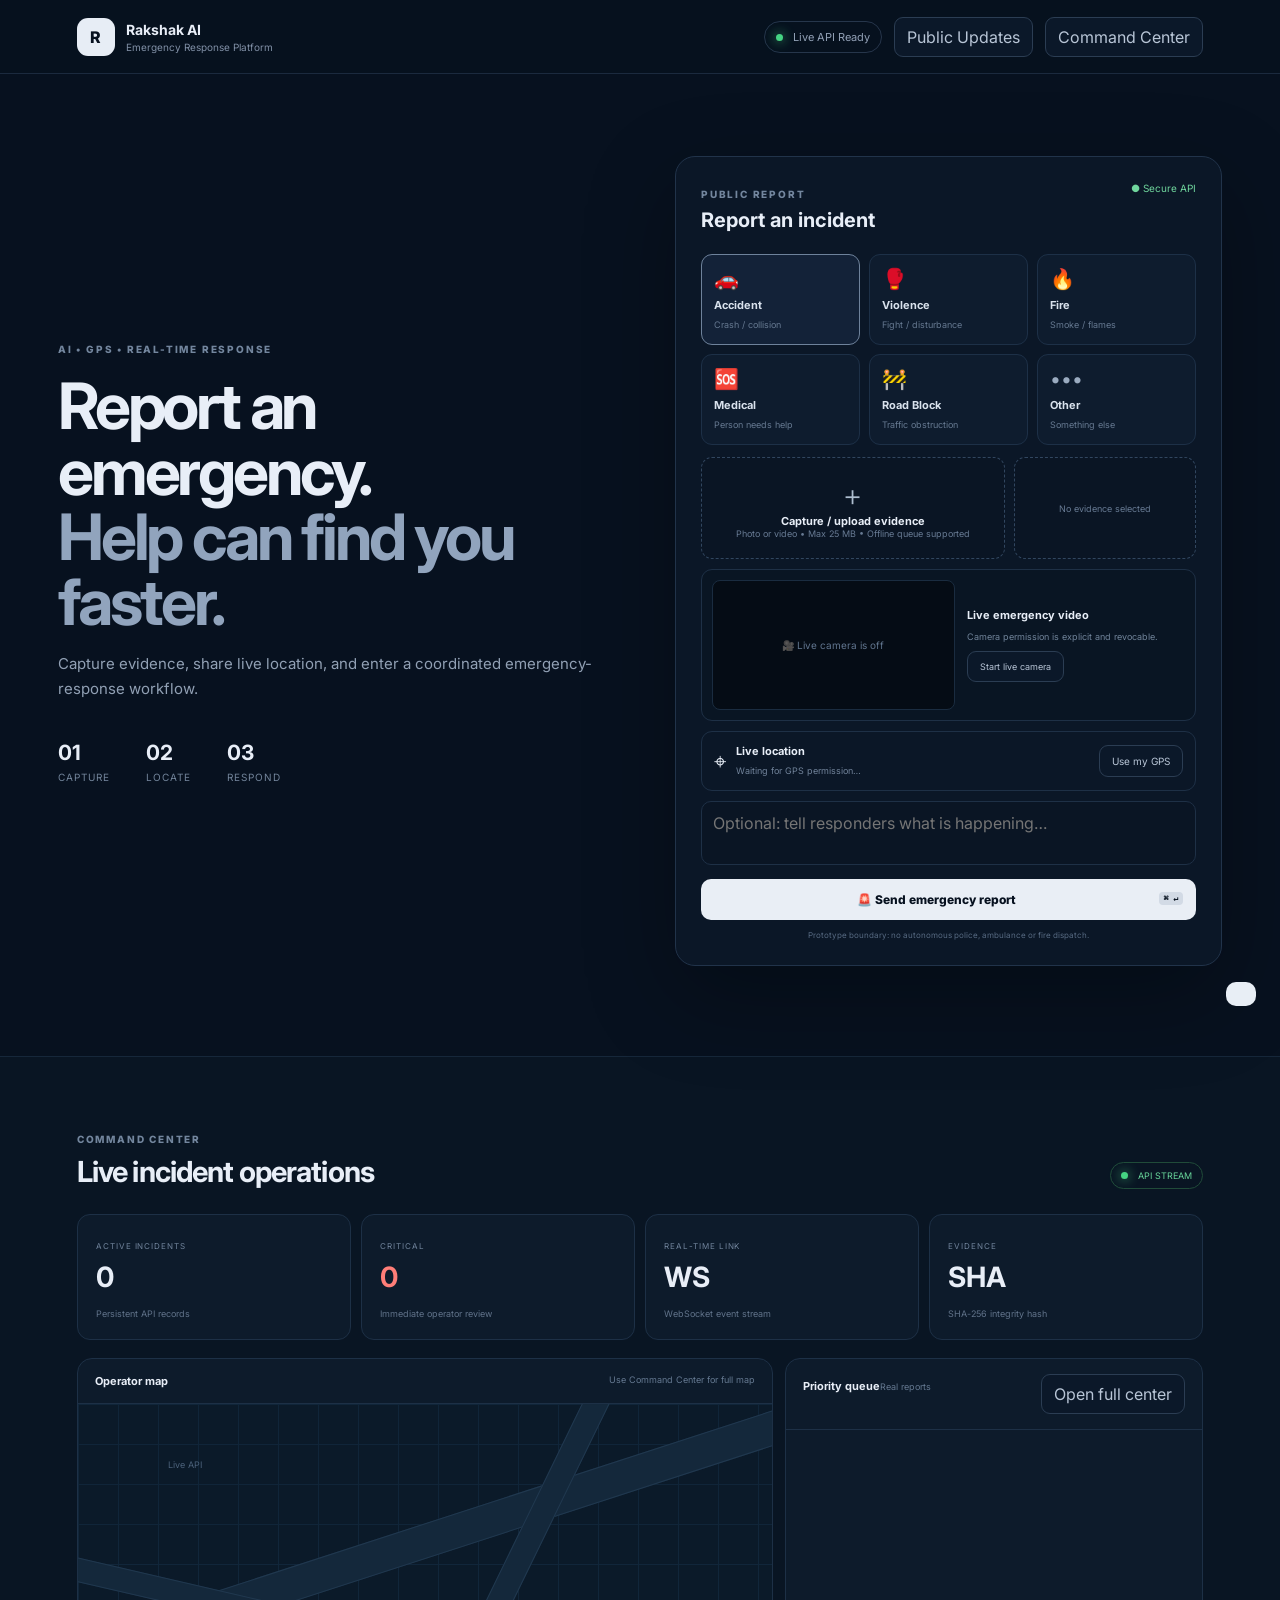
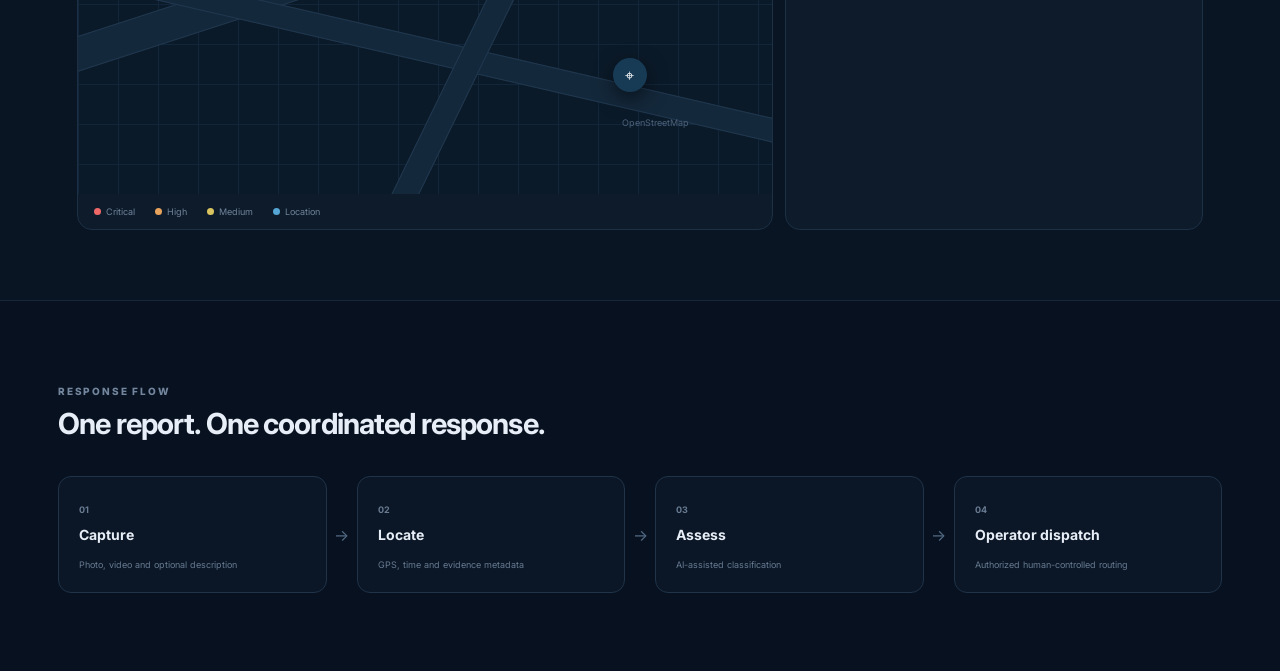
==== commit 1eded269: "feat: add public daily safety dashboard link" ====
--- a/index.html
+++ b/index.html
@@ -1,9 +1,9 @@
 <!doctype html>
 <html lang="en">
 <head><meta charset="UTF-8"><meta name="viewport" content="width=device-width,initial-scale=1.0"><meta name="theme-color" content="#07111f"><title>Rakshak AI — Emergency Response</title><link rel="preconnect" href="https://fonts.googleapis.com"><link rel="preconnect" href="https://fonts.gstatic.com" crossorigin><link href="https://fonts.googleapis.com/css2?family=Inter:wght@400;500;600;700;800&display=swap" rel="stylesheet"><link rel="stylesheet" href="styles.css"></head>
-<body><header class="topbar"><div class="brand"><span class="brand-mark">R</span><div><strong>Rakshak AI</strong><small>Emergency Response Platform</small></div></div><div class="top-actions"><span class="system-pill"><i></i> Live API Ready</span><a class="ghost-btn" href="command-center.html">Command Center</a></div></header>
+<body><header class="topbar"><div class="brand"><span class="brand-mark">R</span><div><strong>Rakshak AI</strong><small>Emergency Response Platform</small></div></div><div class="top-actions"><span class="system-pill"><i></i> Live API Ready</span><a class="ghost-btn" href="public-dashboard.html">Public Updates</a><a class="ghost-btn" href="command-center.html">Command Center</a></div></header>
 <main><section class="hero"><div class="hero-copy"><span class="eyebrow">AI • GPS • REAL-TIME RESPONSE</span><h1>Report an emergency.<br><em>Help can find you faster.</em></h1><p>Capture evidence, share live location, and enter a coordinated emergency-response workflow.</p><div class="hero-stats"><div><strong>01</strong><span>Capture</span></div><div><strong>02</strong><span>Locate</span></div><div><strong>03</strong><span>Respond</span></div></div></div>
-<div class="report-card" id="reportCard"><div class="card-head"><div><span class="section-kicker">PUBLIC REPORT</span><h2>Report an incident</h2></div><span class="secure">● Secure API</span></div><div class="incident-grid" id="incidentTypes"><button class="incident active" data-type="Accident"><span>🚗</span><b>Accident</b><small>Crash / collision</small></button><button class="incident" data-type="Violence"><span>🥊</span><b>Violence</b><small>Fight / disturbance</small></button><button class="incident" data-type="Fire"><span>🔥</span><b>Fire</b><small>Smoke / flames</small></button><button class="incident" data-type="Medical Emergency"><span>🆘</span><b>Medical</b><small>Person needs help</small></button><button class="incident" data-type="Road Blockage"><span>🚧</span><b>Road Block</b><small>Traffic obstruction</small></button><button class="incident" data-type="Other"><span>•••</span><b>Other</b><small>Something else</small></button></div><div class="capture-row"><label class="capture-box" for="evidenceInput"><input id="evidenceInput" type="file" accept="image/*,video/*" capture="environment"><span class="capture-icon">＋</span><b>Capture / upload evidence</b><small>Photo or video • Max 25 MB</small></label><div class="preview" id="preview"><span>No evidence selected</span></div></div><div class="live-row"><div class="live-camera" id="liveCamera"><video id="cameraPreview" autoplay muted playsinline></video><div class="camera-placeholder" id="cameraPlaceholder">🎥 Live camera is off</div><span class="recording-dot" id="recordingDot">● LIVE</span></div><div class="live-copy"><b>Live emergency video</b><span>Camera permission is explicit and revocable.</span><button class="small-btn" id="cameraBtn">Start live camera</button><button class="small-btn stop" id="cameraStop" hidden>Stop camera</button></div></div><div class="location-row"><div class="location-icon">⌖</div><div class="location-copy"><b>Live location</b><span id="locationText">Waiting for GPS permission…</span></div><button class="small-btn" id="locateBtn">Use my GPS</button></div><textarea id="description" rows="2" placeholder="Optional: tell responders what is happening…"></textarea><button class="send-btn" id="sendBtn"><span>🚨</span> Send emergency report <kbd>⌘ ↵</kbd></button><p class="fineprint">Prototype boundary: no autonomous police, ambulance or fire dispatch.</p></div></section>
+<div class="report-card" id="reportCard"><div class="card-head"><div><span class="section-kicker">PUBLIC REPORT</span><h2>Report an incident</h2></div><span class="secure">● Secure API</span></div><div class="incident-grid" id="incidentTypes"><button class="incident active" data-type="Accident"><span>🚗</span><b>Accident</b><small>Crash / collision</small></button><button class="incident" data-type="Violence"><span>🥊</span><b>Violence</b><small>Fight / disturbance</small></button><button class="incident" data-type="Fire"><span>🔥</span><b>Fire</b><small>Smoke / flames</small></button><button class="incident" data-type="Medical Emergency"><span>🆘</span><b>Medical</b><small>Person needs help</small></button><button class="incident" data-type="Road Blockage"><span>🚧</span><b>Road Block</b><small>Traffic obstruction</small></button><button class="incident" data-type="Other"><span>•••</span><b>Other</b><small>Something else</small></button></div><div class="capture-row"><label class="capture-box" for="evidenceInput"><input id="evidenceInput" type="file" accept="image/*,video/*" capture="environment"><span class="capture-icon">＋</span><b>Capture / upload evidence</b><small>Photo or video • Max 25 MB • Offline queue supported</small></label><div class="preview" id="preview"><span>No evidence selected</span></div></div><div class="live-row"><div class="live-camera" id="liveCamera"><video id="cameraPreview" autoplay muted playsinline></video><div class="camera-placeholder" id="cameraPlaceholder">🎥 Live camera is off</div><span class="recording-dot" id="recordingDot">● LIVE</span></div><div class="live-copy"><b>Live emergency video</b><span>Camera permission is explicit and revocable.</span><button class="small-btn" id="cameraBtn">Start live camera</button><button class="small-btn stop" id="cameraStop" hidden>Stop camera</button></div></div><div class="location-row"><div class="location-icon">⌖</div><div class="location-copy"><b>Live location</b><span id="locationText">Waiting for GPS permission…</span></div><button class="small-btn" id="locateBtn">Use my GPS</button></div><textarea id="description" rows="2" placeholder="Optional: tell responders what is happening…"></textarea><button class="send-btn" id="sendBtn"><span>🚨</span> Send emergency report <kbd>⌘ ↵</kbd></button><p class="fineprint">Prototype boundary: no autonomous police, ambulance or fire dispatch.</p></div></section>
 <section class="dashboard" id="dashboard"><div class="section-title"><div><span class="section-kicker">COMMAND CENTER</span><h2>Live incident operations</h2></div><span class="live-badge"><i></i> API STREAM</span></div><div class="metrics"><div class="metric"><span>ACTIVE INCIDENTS</span><strong id="activeCount">0</strong><small>Persistent API records</small></div><div class="metric danger"><span>CRITICAL</span><strong id="criticalCount">0</strong><small>Immediate operator review</small></div><div class="metric"><span>REAL-TIME LINK</span><strong>WS</strong><small>WebSocket event stream</small></div><div class="metric"><span>EVIDENCE</span><strong>SHA</strong><small>SHA-256 integrity hash</small></div></div><div class="ops-grid"><div class="map-card"><div class="map-toolbar"><b>Operator map</b><span>Use Command Center for full map</span></div><div class="fake-map" id="fakeMap"><div class="map-grid"></div><div class="road r1"></div><div class="road r2"></div><div class="road r3"></div><div class="map-label l1">Live API</div><div class="map-label l2">OpenStreetMap</div><button class="pin pin-blue p4">⌖</button></div><div class="map-legend"><span><i class="dot red"></i>Critical</span><span><i class="dot orange"></i>High</span><span><i class="dot yellow"></i>Medium</span><span><i class="dot blue"></i>Location</span></div></div><div class="incidents-card"><div class="list-head"><div><b>Priority queue</b><span>Real reports</span></div><a class="filter-btn" href="command-center.html">Open full center</a></div><div id="incidentList" class="incident-list"></div></div></div></section>
 <section class="workflow"><span class="section-kicker">RESPONSE FLOW</span><h2>One report. One coordinated response.</h2><div class="flow"><div><b>01</b><strong>Capture</strong><span>Photo, video and optional description</span></div><i>→</i><div><b>02</b><strong>Locate</strong><span>GPS, time and evidence metadata</span></div><i>→</i><div><b>03</b><strong>Assess</strong><span>AI-assisted classification</span></div><i>→</i><div><b>04</b><strong>Operator dispatch</strong><span>Authorized human-controlled routing</span></div></div></section></main>
 <div class="toast" id="toast"></div><dialog id="successDialog"><div class="success-icon">✓</div><h2>Report received</h2><p id="successText">Incident has entered the emergency workflow.</p><div class="success-meta" id="successMeta"></div><button class="send-btn" id="closeDialog">Back to safety</button></dialog><script src="app.js"></script></body></html>
